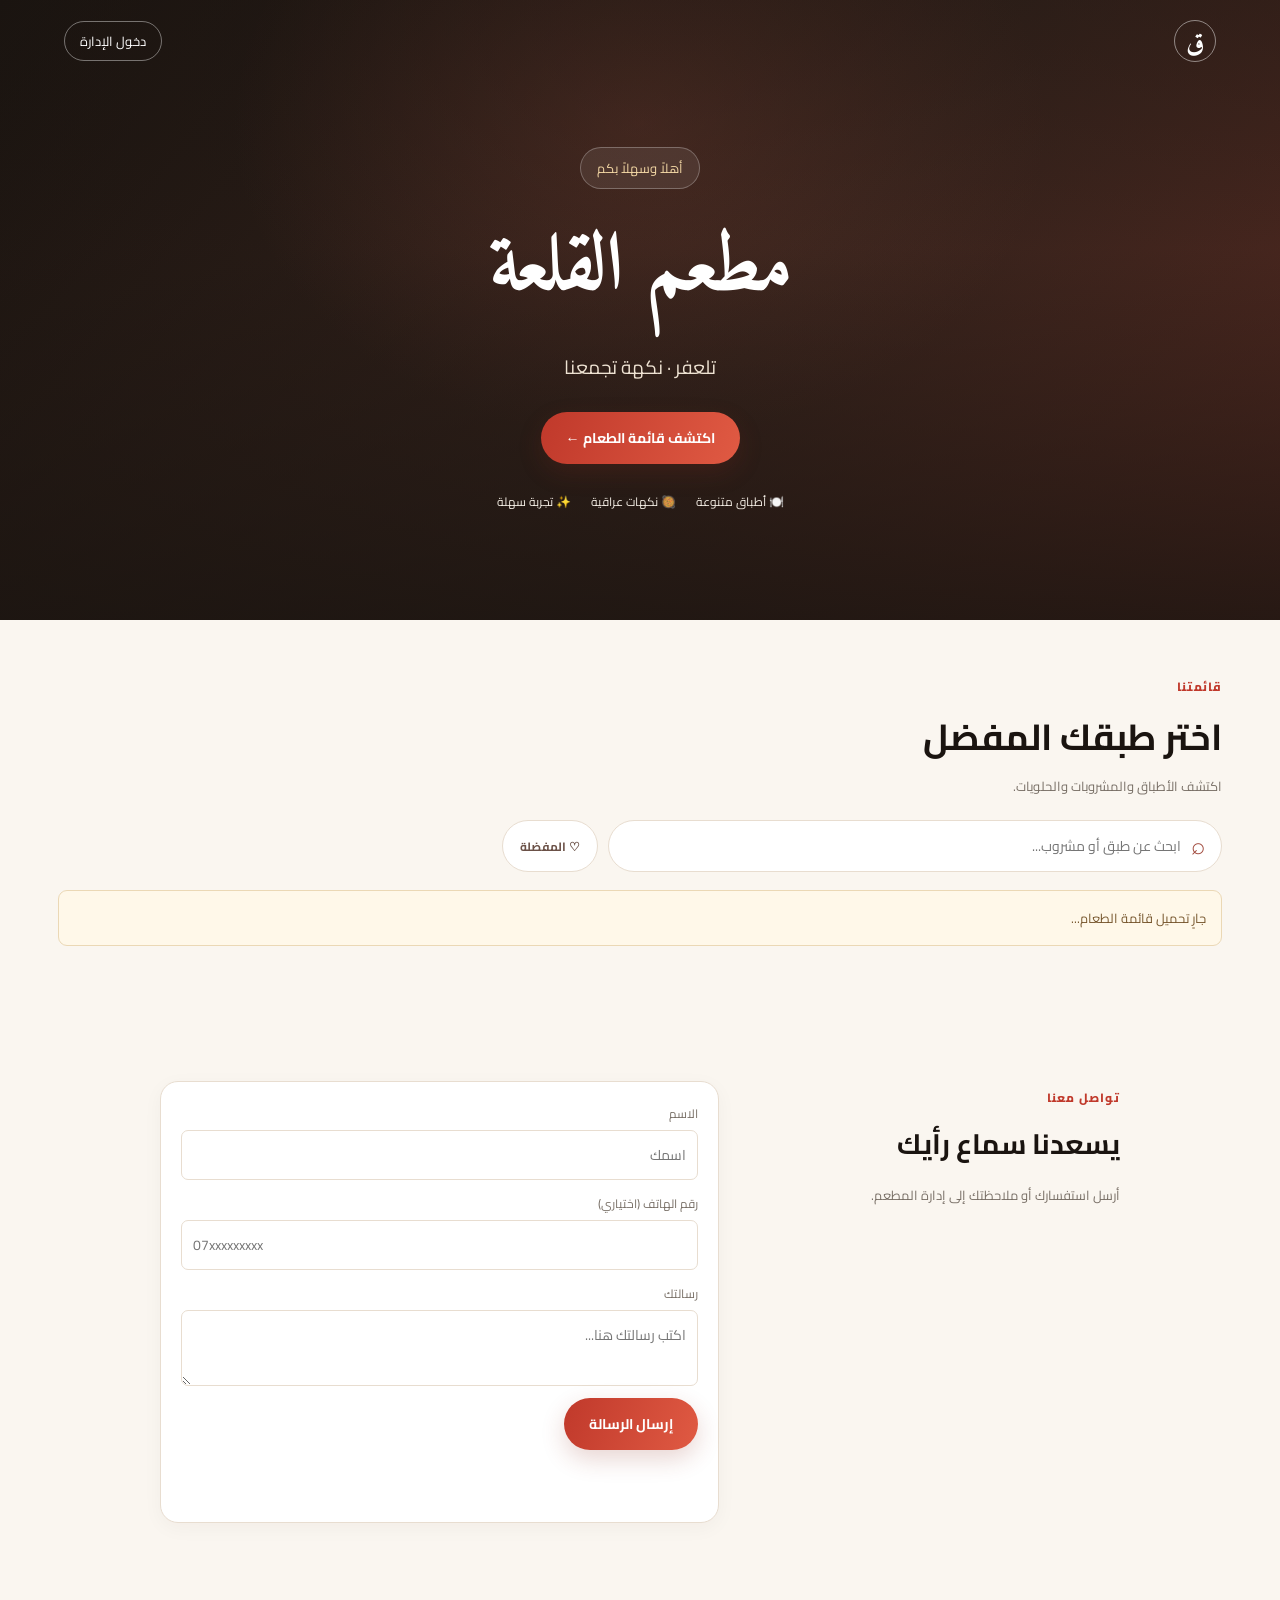
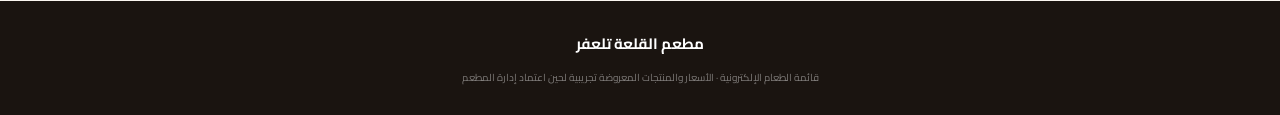
==== index.html @ d44a7dec "Restore index.html to pre-redesign version (2ffb26e)" ====
<!doctype html>
<html lang="ar" dir="rtl">
<head>
  <meta charset="utf-8">
  <meta name="viewport" content="width=device-width,initial-scale=1">
  <meta name="theme-color" content="#26352b">
  <meta name="description" content="قائمة طعام مطعم القلعة تلعفر">
  <title>مطعم القلعة تلعفر | قائمة الطعام</title>
  <link rel="preconnect" href="https://fonts.googleapis.com">
  <link rel="preconnect" href="https://fonts.gstatic.com" crossorigin>
  <link href="https://fonts.googleapis.com/css2?family=Cairo:wght@400;500;600;700;800&family=Amiri:wght@700&display=swap" rel="stylesheet">
  <link rel="stylesheet" href="styles.css">
</head>
<body>
  <header class="hero">
    <nav class="topbar"><span class="brand-mark">ق</span><a class="admin-link" href="admin.html">دخول الإدارة</a></nav>
    <div class="hero-copy">
      <span class="hero-kicker" id="welcome-text">أهلاً وسهلاً بكم</span>
      <h1>مطعم القلعة</h1>
      <p id="restaurant-description">تلعفر · نكهة تجمعنا</p>
      <a href="#menu" class="primary-btn">اكتشف قائمة الطعام <span aria-hidden="true">←</span></a>
      <div class="hero-points"><span>🍽️ أطباق متنوعة</span><span>🥘 نكهات عراقية</span><span>✨ تجربة سهلة</span></div>
    </div>
  </header>
  <main id="menu" class="page-wrap">
    <section class="intro-row">
      <div><span class="eyebrow dark">قائمتنا</span><h2>اختر طبقك المفضل</h2><p>اكتشف الأطباق والمشروبات والحلويات.</p></div>
      <div class="cart-count" id="cart-count">السلة ٠</div>
    </section>
    <div class="menu-tools">
      <label class="search-box"><span aria-hidden="true">⌕</span><input id="menu-search" type="search" placeholder="ابحث عن طبق أو مشروب..." autocomplete="off"></label>
      <button id="favorites-toggle" class="favorites-toggle" type="button" aria-pressed="false">♡ المفضلة</button>
    </div>
    <div id="notice" class="notice">جارٍ تحميل قائمة الطعام...</div>
    <div id="category-list" class="category-list" aria-label="أقسام الطعام"></div>
    <section id="product-grid" class="product-grid"></section>
    <section class="cart-panel" id="cart-panel">
      <div class="cart-panel-copy"><h3>سلة طلبك</h3><p id="cart-summary">لم تضف أي صنف بعد.</p></div>
      <button id="checkout-open" class="cart-checkout-btn" type="button">عرض السلة وإكمال الطلب</button>
      <button id="cart-clear" class="quiet-btn" type="button">إفراغ السلة</button>
    </section>
    <section id="checkout-panel" class="checkout-panel hidden">
      <div class="checkout-head"><div><span class="eyebrow dark">إتمام الطلب</span><h2>راجع طلبك</h2></div><button id="checkout-close" class="danger-btn" type="button">إغلاق</button></div>
      <div id="cart-items" class="cart-items"></div>
      <div class="checkout-total">المجموع: <strong id="checkout-total">٠ د.ع</strong></div>
      <form id="checkout-form">
        <div class="field-grid">
          <label class="field">نوع الطلب
            <select id="order-type" required>
              <option value="dine_in">تناول الطعام داخل المطعم</option>
              <option value="delivery">توصيل إلى العنوان (دليفري)</option>
              <option value="pickup">استلام من المطعم</option>
            </select>
          </label>
          <label class="field">اسم الزبون<input id="customer-name" maxlength="100" placeholder="الاسم"></label>
          <label class="field" id="table-field">رقم الطاولة
            <select id="table-id"><option value="">اختر الطاولة</option></select>
          </label>
          <label class="field" id="phone-field">رقم الهاتف<input id="customer-phone" type="tel" maxlength="30" placeholder="07xxxxxxxxx"></label>
          <label class="field hidden" id="address-field">عنوان التوصيل<input id="delivery-address" maxlength="300" placeholder="المنطقة وأقرب نقطة دالة"></label>
        </div>
        <label class="field checkout-notes">ملاحظات على الطلب<textarea id="order-notes" maxlength="500" placeholder="مثلاً: بدون بصل، أو ملاحظات أخرى"></textarea></label>
        <p id="checkout-message" class="status-msg" role="status"></p>
        <button id="checkout-submit" class="solid-btn checkout-submit" type="submit">إرسال الطلب إلى المطعم</button>
        <p id="ordering-disabled-note" class="small-note">استقبال الطلبات غير مفعّل حالياً. القائمة والأسعار تجريبية.</p>
      </form>
    </section>
  </main>
    <section id="contact" class="contact-section">
      <div class="contact-copy"><span class="eyebrow dark">تواصل معنا</span><h2>يسعدنا سماع رأيك</h2><p>أرسل استفسارك أو ملاحظتك إلى إدارة المطعم.</p></div>
      <form id="contact-form" class="contact-form">
        <label class="field">الاسم<input id="contact-name" maxlength="100" required placeholder="اسمك"></label>
        <label class="field">رقم الهاتف (اختياري)<input id="contact-phone" maxlength="40" type="tel" placeholder="07xxxxxxxxx"></label>
        <label class="field">رسالتك<textarea id="contact-message" maxlength="2000" required placeholder="اكتب رسالتك هنا..."></textarea></label>
        <button class="solid-btn" type="submit">إرسال الرسالة</button>
        <p id="contact-status" class="status-msg" role="status"></p>
      </form>
    </section>
  <footer><strong>مطعم القلعة تلعفر</strong><span id="footer-phone"></span><small>قائمة الطعام الإلكترونية · الأسعار والمنتجات المعروضة تجريبية لحين اعتماد إدارة المطعم</small></footer>
  <script type="module" src="app.js"></script>
</body>
</html>
---- styles.css ----
:root{--green:#26352b;--green2:#394b3c;--cream:#f5f1e7;--paper:#fffdf8;--clay:#bd6845;--ink:#282a24;--muted:#77796f;--line:#e8e1d4}*{box-sizing:border-box}html{scroll-behavior:smooth}body{margin:0;background:var(--cream);color:var(--ink);font-family:"Cairo",sans-serif}.hero{height:410px;position:relative;overflow:hidden;color:#fff;background:linear-gradient(120deg,#1f3028,#48503b 60%,#815b3c)}.hero:before,.hero-shade{content:"";position:absolute;inset:0;background:radial-gradient(ellipse at 78% 25%,#d6a36b55,transparent 35%),linear-gradient(90deg,#17231fbb,#17231f44)}.topbar{position:relative;z-index:1;display:flex;align-items:center;justify-content:space-between;padding:20px max(5vw,18px)}.brand-mark{width:42px;height:42px;border:1px solid #ffffff77;border-radius:50%;display:grid;place-items:center;font:700 27px Amiri,serif}.admin-link{color:#fff;text-decoration:none;font-size:13px;border:1px solid #ffffff66;border-radius:20px;padding:7px 15px}.hero-copy{position:relative;z-index:1;text-align:center;padding:45px 16px}.eyebrow{font-size:12px;letter-spacing:1px;color:#e8c89e}.hero h1{font:700 clamp(42px,8vw,66px) Amiri,serif;margin:8px 0}.hero-copy p{margin:0 0 24px;color:#eee2d2}.primary-btn,.solid-btn{display:inline-block;border:0;background:var(--clay);color:white;text-decoration:none;padding:11px 24px;border-radius:7px;font:700 14px Cairo;cursor:pointer}.page-wrap{max-width:1100px;margin:auto;padding:34px 18px 60px}.intro-row{display:flex;align-items:end;justify-content:space-between;gap:15px;margin-bottom:20px}.intro-row h2{font-size:25px;margin:3px 0}.intro-row p{font-size:13px;color:var(--muted);margin:0}.eyebrow.dark{color:var(--clay)}.cart-count{background:#e8e1d4;color:var(--green);padding:8px 14px;border-radius:30px;font-size:13px;font-weight:700;white-space:nowrap}.notice{padding:15px;background:#fff8e9;border:1px solid #ebd8b5;border-radius:9px;color:#77572e;font-size:13px;margin:18px 0}.category-list{display:flex;gap:9px;overflow:auto;padding:5px 0 18px}.category-chip{border:1px solid var(--line);background:var(--paper);color:var(--green);border-radius:25px;padding:8px 17px;white-space:nowrap;font:600 13px Cairo;cursor:pointer}.category-chip.active{background:var(--green);color:white;border-color:var(--green)}.product-grid{display:grid;grid-template-columns:repeat(auto-fill,minmax(220px,1fr));gap:15px}.product-card{background:var(--paper);border:1px solid var(--line);border-radius:12px;overflow:hidden}.product-image{height:150px;background:#e6dfd1;display:grid;place-items:center;color:#8a897e;font-size:12px;overflow:hidden}.product-image img{width:100%;height:100%;object-fit:cover}.product-body{padding:14px}.product-body h3{font-size:16px;margin:0 0 6px}.product-body p{font-size:12px;color:var(--muted);min-height:38px;margin:0 0 12px;white-space:pre-line}.spicy-badge{display:inline-block;background:#fff0e8;color:#a13e20;border:1px solid #f0c7b6;border-radius:20px;padding:3px 9px;font-size:11px;font-weight:800;margin:0 0 7px}.product-bottom{display:flex;align-items:center;justify-content:space-between}.price{font-weight:800;color:var(--green)}.add-btn{background:#e9eee7;color:var(--green);border:0;border-radius:6px;padding:7px 13px;font:700 12px Cairo;cursor:pointer}.cart-panel{display:flex;justify-content:space-between;align-items:center;gap:12px;background:var(--green);color:white;border-radius:12px;padding:17px 20px;margin-top:26px}.cart-panel h3{margin:0 0 4px;font-size:16px}.cart-panel p{margin:0;font-size:12px;color:#d8dfd7}.quiet-btn{background:transparent;color:#fff;border:1px solid #ffffff66;border-radius:6px;padding:7px 12px;font:600 12px Cairo;cursor:pointer}.footnote{text-align:center;color:var(--muted);font-size:12px;margin:18px 0}footer{text-align:center;padding:18px;background:#202d25;color:#d6d8d1;font-size:12px}.admin-page{min-height:100vh;padding:30px 16px}.admin-wrap{max-width:900px;margin:auto}.admin-head{display:flex;justify-content:space-between;align-items:center;gap:10px;margin-bottom:22px}.admin-head h1{font-size:23px;margin:0}.panel{background:var(--paper);border:1px solid var(--line);border-radius:12px;padding:20px;margin-bottom:16px}.field-grid{display:grid;grid-template-columns:repeat(2,minmax(0,1fr));gap:12px}.field{display:flex;flex-direction:column;gap:5px;font-size:12px;color:var(--muted)}input,select,textarea{width:100%;border:1px solid var(--line);border-radius:7px;background:white;padding:11px;font:14px Cairo;color:var(--ink)}input[type=file]{font-size:12px}textarea{min-height:70px;resize:vertical}.form-actions{display:flex;gap:9px;margin-top:12px;flex-wrap:wrap}.danger-btn{background:#f6e7e2;color:#9a452d;border:0;border-radius:7px;padding:8px 12px;font:600 12px Cairo;cursor:pointer}.delete-btn{background:#9a392e;color:white;border:0;border-radius:7px;padding:8px 12px;font:600 12px Cairo;cursor:pointer;margin-right:6px}.table-wrap{overflow:auto}table{width:100%;border-collapse:collapse;font-size:13px}th,td{text-align:right;padding:11px;border-bottom:1px solid var(--line);vertical-align:middle}.table-product-image{width:54px;height:44px;object-fit:cover;border-radius:6px}.image-preview{display:block;width:150px;height:110px;object-fit:cover;border-radius:8px;border:1px solid var(--line);margin-top:10px}.spicy-option{display:flex;align-items:center;gap:9px;margin-top:14px;font-size:13px;font-weight:700;color:#9a452d}.spicy-option input{width:18px;height:18px;accent-color:#a13e20}.small-note{font-size:11px;color:var(--muted);margin:10px 0 0}.solid-btn:disabled,.delete-btn:disabled,.danger-btn:disabled{opacity:.55;cursor:wait}.hidden{display:none!important}.status-msg{font-size:13px;margin:10px 0;color:var(--clay)}@media(max-width:600px){.hero{height:370px}.hero-copy{padding-top:40px}.intro-row{align-items:start;flex-direction:column}.field-grid{grid-template-columns:1fr}.cart-panel{align-items:flex-start;flex-direction:column}.product-grid{grid-template-columns:repeat(2,minmax(0,1fr));gap:9px}.product-image{height:120px}.product-body{padding:10px}.product-body h3{font-size:14px}.product-body p{font-size:11px}.product-bottom{align-items:flex-start;gap:6px;flex-direction:column}.panel{padding:14px}.admin-head h1{font-size:19px}table{font-size:11px}th,td{padding:7px}.delete-btn,.danger-btn{padding:7px 9px}}

/* Customer cart and checkout */
.product-image{height:auto;aspect-ratio:4/3;min-height:135px;background:#e9e2d6;display:flex;align-items:center;justify-content:center}
.product-image img{display:block;width:100%;height:100%;aspect-ratio:4/3;object-fit:cover;object-position:center}
.product-image.image-fallback{font-weight:700;color:#82786b}
.cart-panel{display:grid;grid-template-columns:minmax(0,1fr) auto auto;align-items:center;gap:12px;position:sticky;bottom:10px;z-index:5;box-shadow:0 8px 30px #1d2c2330}
.cart-panel-copy{min-width:0}
.cart-checkout-btn{background:#d17a4c;color:#fff;border:0;border-radius:7px;padding:10px 16px;font:700 13px Cairo;cursor:pointer}
.checkout-panel{margin-top:18px;background:var(--paper);border:1px solid var(--line);border-radius:14px;padding:20px;box-shadow:0 8px 28px #322b1d0d}
.checkout-head,.section-heading{display:flex;align-items:center;justify-content:space-between;gap:12px;margin-bottom:16px}
.checkout-head h2,.section-heading h2{margin:2px 0;font-size:20px}
.section-heading p{margin:0;color:var(--muted);font-size:12px}
.cart-items{display:grid;gap:8px;margin:12px 0}
.cart-item-row{display:grid;grid-template-columns:minmax(0,1fr) auto auto;gap:12px;align-items:center;padding:10px 0;border-bottom:1px solid var(--line)}
.cart-item-info{display:grid;gap:2px}.cart-item-info strong{font-size:13px}.cart-item-info small{font-size:11px;color:var(--muted)}
.quantity-controls{display:flex;align-items:center;gap:10px}
.quantity-controls button{width:30px;height:30px;border:1px solid var(--line);background:#f5f1e7;border-radius:7px;font-size:18px;color:var(--green);cursor:pointer}
.quantity-controls b{min-width:15px;text-align:center}
.cart-line-total{font-size:12px;color:var(--green);white-space:nowrap}
.checkout-total{display:flex;justify-content:space-between;border-top:1px solid var(--line);padding:12px 0;margin:10px 0;font-size:15px}
.checkout-total strong{color:var(--green)}
.checkout-notes{margin-top:12px}
.checkout-submit{width:100%;margin-top:12px}
.checkout-submit:disabled{opacity:.55;cursor:not-allowed}
.empty-cart{font-size:13px;color:var(--muted);padding:10px}
.status-msg{min-height:20px}
/* Admin dashboard */
.admin-page{padding:0;background:#f4f2ec}
.login-screen{min-height:100vh;display:grid;place-items:center;padding:20px}
.login-card{width:min(100%,420px);background:var(--paper);border:1px solid var(--line);border-radius:18px;padding:30px;box-shadow:0 18px 60px #26352b12;text-align:center}
.admin-brand-mark{width:58px;height:58px;border-radius:17px;background:var(--green);color:white;display:grid;place-items:center;font-size:30px;font-weight:800;margin:0 auto 12px}
.login-card h1{margin:0;font-size:25px}.login-card>p{color:var(--muted);font-size:13px}
.login-card form{text-align:right;display:grid;gap:14px;margin-top:24px}
.full-btn{width:100%}
.admin-layout{min-height:100vh;display:flex}
.admin-sidebar{width:245px;flex:0 0 245px;background:#233229;color:#f8f4e9;min-height:100vh;padding:22px 15px;display:flex;flex-direction:column;position:sticky;top:0;height:100vh}
.sidebar-brand{display:flex;align-items:center;gap:10px;padding:4px 7px 18px;border-bottom:1px solid #ffffff1c}
.sidebar-logo{width:42px;height:42px;display:grid;place-items:center;border-radius:12px;background:#c47a51;color:white;font-size:23px;font-weight:800}
.sidebar-brand strong,.sidebar-brand small{display:block}.sidebar-brand strong{font-size:16px}.sidebar-brand small{font-size:10px;color:#c5c9bd}
.sidebar-restaurant{font-size:11px;color:#d4c2a6;padding:14px 8px 18px}
.sidebar-nav{display:grid;gap:5px}
.nav-item{width:100%;border:0;background:transparent;color:#e2e6dc;border-radius:8px;padding:11px 12px;display:flex;align-items:center;gap:11px;text-align:right;font:600 13px Cairo;cursor:pointer}
.nav-item>span{width:19px;text-align:center;font-size:17px;color:#d8b58c}
.nav-item.active,.nav-item:hover{background:#ffffff17;color:#fff}
.nav-badge{margin-right:auto;background:#bd6845;color:white;border-radius:15px;min-width:24px;text-align:center;padding:1px 7px;font-size:10px}
.sidebar-logout{margin-top:auto;border:1px solid #ffffff35;background:transparent;color:#f5e7dc;border-radius:8px;padding:10px;font:600 12px Cairo;cursor:pointer}
.admin-main{min-width:0;flex:1;padding:26px clamp(14px,3vw,38px) 50px}
.admin-topbar{display:flex;justify-content:space-between;align-items:center;gap:12px;margin-bottom:23px}
.admin-topbar h1{font-size:25px;margin:2px 0}
.view-site-link{color:var(--green);text-decoration:none;border:1px solid #cfc8ba;border-radius:8px;padding:8px 13px;font-size:12px;font-weight:700;white-space:nowrap}
.admin-page-section{max-width:1200px;margin:auto}
.stats-grid{display:grid;grid-template-columns:repeat(4,minmax(0,1fr));gap:13px;margin-bottom:16px}
.stat-card{background:var(--paper);border:1px solid var(--line);border-radius:12px;padding:17px;min-width:0}
.stat-card span{display:block;color:var(--muted);font-size:11px;margin-bottom:9px}
.stat-card strong{display:block;color:var(--green);font-size:22px;overflow-wrap:anywhere}
.admin-main .panel{padding:20px;margin-bottom:15px}
.admin-main .panel h2{font-size:17px;margin:0 0 6px}
.outline-btn{border:1px solid #d6cebf;background:#fffdf8;color:var(--green);border-radius:7px;padding:8px 12px;font:700 11px Cairo;cursor:pointer;white-space:nowrap}
.count-pill{border-radius:20px;background:#e9eee7;color:var(--green);padding:5px 10px;font-size:11px;font-weight:700}
.field-spaced{margin-top:13px}
.action-cell{white-space:nowrap}
.small-action{padding:6px 8px!important;margin:2px;font-size:10px!important}
.order-card{border:1px solid var(--line);background:#fffefa;border-radius:10px;padding:14px;margin:10px 0}
.order-card-head,.order-card-foot{display:flex;align-items:center;justify-content:space-between;gap:12px}
.order-card-head strong{font-size:14px;color:var(--green)}
.order-card-head small{font-size:10px;color:var(--muted)}
.order-meta{font-size:11px;color:var(--muted);line-height:1.8;margin:8px 0}
.order-lines{padding-right:18px;margin:8px 0;font-size:12px;line-height:1.9}
.order-note{font-size:11px;color:#9b5838;margin:5px 0}
.order-card-foot{border-top:1px solid var(--line);padding-top:10px;margin-top:10px}
.order-card-foot>strong{color:var(--green);font-size:14px}
.status-select{width:auto;min-width:130px;padding:7px;font-size:11px}
.empty-state{text-align:center;padding:45px 20px!important}
.empty-state p{max-width:540px;margin:8px auto;color:var(--muted);font-size:12px;line-height:2}
.empty-state-icon{font-size:34px;color:var(--clay)}
.ordering-setting{display:flex;justify-content:space-between;align-items:center;gap:15px;border:1px solid var(--line);background:#faf8f1;border-radius:10px;padding:14px;margin:18px 0}
.ordering-setting strong{font-size:13px}.ordering-setting p{font-size:11px;color:var(--muted);margin:3px 0 0}
.warning-note{background:#fff4e8;border:1px solid #edd6b9;color:#81532d;padding:10px;border-radius:8px;font-size:11px;line-height:1.8}
.switch{position:relative;width:48px;height:27px;flex:0 0 auto}
.switch input{opacity:0;width:0;height:0}
.switch span{position:absolute;inset:0;background:#c9c5ba;border-radius:30px;cursor:pointer;transition:.2s}
.switch span:before{content:"";position:absolute;width:19px;height:19px;right:4px;top:4px;background:white;border-radius:50%;transition:.2s}
.switch input:checked+span{background:#567b55}
.switch input:checked+span:before{transform:translateX(-21px)}
.password-panel{max-width:600px}
@media(max-width:850px){
 .admin-layout{display:block}
 .admin-sidebar{width:100%;height:auto;min-height:0;position:relative;padding:12px}
 .sidebar-brand{padding:2px 5px 10px}.sidebar-restaurant{padding:8px 5px}
 .sidebar-nav{display:flex;overflow-x:auto;gap:5px;padding-bottom:4px}
 .nav-item{width:auto;flex:0 0 auto;white-space:nowrap;padding:8px 10px;font-size:11px}
 .nav-item>span{display:none}.nav-badge{margin-right:0}
 .sidebar-logout{position:absolute;left:14px;top:13px;margin:0;padding:6px 9px;font-size:10px}
 .admin-main{padding:18px 13px 35px}
 .stats-grid{grid-template-columns:repeat(2,minmax(0,1fr))}
}
@media(max-width:600px){
 .cart-panel{grid-template-columns:1fr 1fr;position:sticky;bottom:6px;padding:12px}
 .cart-panel-copy{grid-column:1/-1}
 .cart-checkout-btn{grid-column:1}
 .cart-panel .quiet-btn{grid-column:2}
 .checkout-panel{padding:14px}
 .cart-item-row{grid-template-columns:minmax(0,1fr) auto}
 .cart-line-total{grid-column:1/-1;text-align:left}
 .product-image{min-height:115px}
 .admin-topbar h1{font-size:21px}
 .admin-main .panel{padding:14px}
 .section-heading{align-items:flex-start}
 .section-heading h2{font-size:15px}
 .order-card-head{align-items:flex-start;flex-direction:column;gap:2px}
 .status-select{min-width:110px}
 .login-card{padding:23px}
}

/* Warm restaurant theme inspired by the reference experience */
:root{--green:#1a1410;--green2:#2c2520;--cream:#faf6f0;--paper:#fff;--clay:#c0392b;--ink:#1a1410;--muted:#786f66;--line:#e8ddd0}
body{background:#faf6f0;color:#1a1410}
.hero{height:min(620px,82vh);min-height:430px;background-color:#1a1410;background-image:radial-gradient(ellipse at 50% 20%,#8f493a55,transparent 45%),linear-gradient(130deg,#1a1410,#38241d 58%,#5a2b22)}
.hero:before{background:linear-gradient(180deg,#1a141066 0%,#1a141022 40%,#1a1410cc 100%)}
.hero-copy{padding:65px 16px 75px;max-width:780px;margin:auto}
.hero-kicker{display:inline-flex;border:1px solid #ffffff44;background:#ffffff14;border-radius:99px;padding:8px 16px;color:#f4d8a5;font-size:13px}
.hero h1{font-size:clamp(48px,9vw,82px);letter-spacing:-1px}
.hero-copy p{font-size:clamp(15px,2vw,19px);max-width:570px;margin:0 auto 27px;line-height:1.9}
.primary-btn,.solid-btn{background:linear-gradient(110deg,#c0392b,#e05a43);border-radius:999px;padding:13px 25px;box-shadow:0 9px 25px #8e2b1f33}
.hero-points{display:flex;justify-content:center;gap:10px 20px;flex-wrap:wrap;margin-top:26px;color:#f4eee5;font-size:12px}
.page-wrap{max-width:1200px;padding-top:50px}
.intro-row{align-items:center;margin-bottom:22px}
.intro-row h2{font-size:clamp(25px,4vw,36px);color:#1a1410}
.eyebrow.dark{color:#c0392b;font-weight:800}
.menu-tools{display:flex;gap:10px;max-width:720px;margin:0 0 18px}
.search-box{display:flex;align-items:center;gap:10px;flex:1;background:#fff;border:1px solid #e8ddd0;border-radius:999px;padding:0 16px;color:#a14a3d}
.search-box>span{font-size:24px;line-height:1}
.search-box input{border:0!important;outline:0!important;box-shadow:none!important;padding:12px 0;background:transparent;min-width:0}
.favorites-toggle{border:1px solid #e8ddd0;background:#fff;color:#6b5147;border-radius:999px;padding:0 17px;font:700 12px Cairo;white-space:nowrap}
.favorites-toggle.active{background:#fff0ed;color:#c0392b;border-color:#e8b4aa}
.category-list{gap:8px;padding:5px 0 22px;scrollbar-width:none}
.category-chip{border:1px solid #e8ddd0;background:#fff;color:#49372f;padding:9px 18px;border-radius:999px}
.category-chip.active{background:#c0392b;border-color:#c0392b;box-shadow:0 5px 15px #c0392b2b}
.product-grid{grid-template-columns:repeat(auto-fill,minmax(230px,1fr));gap:18px}
.product-card{border:1px solid #eee4d9;border-radius:17px;box-shadow:0 4px 18px #3b21100a;transition:transform .2s,box-shadow .2s}
.product-card:hover{transform:translateY(-3px);box-shadow:0 12px 28px #3b211018}
.product-image{aspect-ratio:5/4;min-height:150px;background:#f5f0e8}
.product-body{padding:15px}
.product-title-row{display:flex;align-items:flex-start;justify-content:space-between;gap:8px}
.product-title-row h3{font-size:16px;line-height:1.6}
.favorite-btn{border:0;background:#f8f1ed;color:#9b7668;border-radius:50%;width:32px;height:32px;flex:0 0 32px;font-size:19px;cursor:pointer}
.favorite-btn.is-favorite{background:#fff0ed;color:#c0392b}
.product-body p{font-size:12px;line-height:1.9;min-height:44px}
.price{color:#a52e25;font-size:15px}
.add-btn{background:#f9e9e5;color:#a52e25;border-radius:999px;padding:8px 15px}
.cart-panel{display:none}
.cart-panel.cart-panel-visible{display:grid;position:fixed;bottom:12px;left:12px;right:12px;max-width:900px;margin:0 auto;border-radius:16px;padding:14px 18px;background:#1a1410;box-shadow:0 12px 38px #1a141066;z-index:30}
.cart-checkout-btn{background:linear-gradient(110deg,#c0392b,#e05a43);border-radius:999px;padding:11px 18px}
.checkout-panel{border-radius:18px;border-color:#e8ddd0}
footer{display:flex;flex-direction:column;gap:5px;padding:28px 16px;background:#1a1410}
footer strong{font-size:15px;color:#fff}
footer span{font-size:12px;color:#e4c9b8}
footer small{font-size:10px;color:#ffffff70}
.category-manager-panel{margin-top:16px}
.category-form{display:flex;gap:9px;margin:12px 0}
.category-form input{flex:1;min-width:0}
.category-form .solid-btn{white-space:nowrap}
.category-rows{display:grid;gap:7px}
.category-row{display:flex;align-items:center;gap:12px;border:1px solid var(--line);border-radius:9px;padding:9px 12px;background:#fff}
.category-row strong{flex:1;font-size:12px}
.category-row span{font-size:11px;color:var(--muted)}
@media(max-width:600px){
 .hero{height:450px;min-height:0}
 .hero-copy{padding:54px 16px}
 .hero-points{gap:8px 12px}
 .menu-tools{gap:7px}
 .search-box{padding:0 12px}
 .favorites-toggle{padding:0 12px}
 .product-grid{grid-template-columns:repeat(2,minmax(0,1fr));gap:10px}
 .product-image{min-height:110px}
 .product-body{padding:10px}
 .product-title-row h3{font-size:13px}
 .product-body p{font-size:10px;min-height:54px}
 .product-bottom{align-items:center;flex-direction:row}
 .price{font-size:12px}
 .add-btn{padding:7px 9px;font-size:10px}
 .cart-panel.cart-panel-visible{grid-template-columns:1fr auto;bottom:8px;left:8px;right:8px;padding:10px 12px}
 .cart-panel-copy{grid-column:auto}
 .cart-checkout-btn{grid-column:auto}
 .cart-panel .quiet-btn{display:none}
 .category-form{flex-direction:column}
 .category-row{gap:7px}
}


.image-fallback{display:flex;align-items:center;justify-content:center;font-size:38px;color:#b9a99b;background:linear-gradient(135deg,#f7f0e8,#e9ddd0)}
.category-manager-panel{margin-top:18px}


.contact-section{max-width:1000px;margin:0 auto 48px;padding:30px 20px;display:grid;grid-template-columns:minmax(0,.8fr) minmax(0,1.2fr);gap:28px;align-items:start}
.contact-copy h2{font-size:28px;margin:7px 0;color:#1a1410}
.contact-copy p{font-size:13px;color:#786f66;line-height:1.9}
.contact-form{background:#fff;border:1px solid #e8ddd0;border-radius:18px;padding:20px;display:grid;gap:12px;box-shadow:0 5px 20px #3b21100a}
.contact-form .solid-btn{justify-self:start}
.messages-list{display:grid;gap:10px}
.message-card{border:1px solid #e8ddd0;background:#fff;border-radius:12px;padding:14px}
.message-card.unread{border-right:4px solid #c0392b;background:#fffaf8}
.message-head{display:flex;justify-content:space-between;gap:12px;align-items:center}
.message-head strong{font-size:14px}
.message-head small,.message-phone{font-size:10px;color:#786f66}
.message-body{font-size:13px;line-height:1.9;white-space:pre-wrap;overflow-wrap:anywhere;margin:8px 0}
.message-actions{display:flex;gap:7px;justify-content:flex-start}
@media(max-width:700px){.contact-section{grid-template-columns:1fr;padding:24px 14px;gap:12px}.contact-copy h2{font-size:23px}.contact-form{padding:14px}.message-head{align-items:flex-start;flex-direction:column;gap:2px}}


/* Customer header actions and cart drawer */
.top-actions{display:flex;align-items:center;gap:9px}
.header-icon-btn{min-width:44px;height:42px;padding:0 12px;border:1px solid #ffffff66;border-radius:12px;background:#ffffff18;color:#fff;font:700 17px Cairo;cursor:pointer;position:relative}
.header-icon-btn b{display:inline-grid;place-items:center;min-width:19px;height:19px;padding:0 4px;margin-right:3px;border-radius:20px;background:var(--clay);font-size:10px}
.menu-toggle{font-size:22px;line-height:1}
.site-menu-wrap{position:relative}
.site-menu{position:absolute;left:0;top:50px;z-index:30;min-width:160px;padding:7px;background:#fffdf8;border:1px solid var(--line);border-radius:11px;box-shadow:0 12px 35px #0003}
.site-menu a{display:block;padding:10px 12px;color:var(--green);text-decoration:none;font-size:13px;font-weight:800;border-radius:7px}
.site-menu a:hover{background:#f1eadf}
.cart-overlay{position:fixed;inset:0;z-index:100;background:#101810a8;display:flex;align-items:center;justify-content:center;padding:14px;overflow:auto}
.cart-sheet{width:min(100%,620px);max-height:min(92vh,900px);overflow:auto;background:var(--paper);border-radius:18px;padding:20px;box-shadow:0 25px 80px #0005;animation:cartPop .18s ease-out}
@keyframes cartPop{from{opacity:0;transform:translateY(12px) scale(.985)}to{opacity:1;transform:translateY(0) scale(1)}}
.drawer-open{overflow:hidden}
.cart-sheet-brand{display:grid;justify-items:center;gap:5px;padding:4px 0 15px;border-bottom:1px solid var(--line);margin-bottom:14px;color:var(--green)}
.cart-sheet-brand .brand-mark{width:54px;height:54px;background:var(--green);border:0;color:white;overflow:hidden}
.cart-sheet-brand .brand-mark img{width:100%;height:100%;object-fit:contain}
.cart-sheet-brand strong{font-size:17px}
.cart-sheet-brand small{font-size:11px;color:var(--muted)}
.cart-head-actions{display:flex;align-items:center;gap:7px}
.cart-head-actions .quiet-btn{color:var(--green);border-color:var(--line)}
.cart-item-row{grid-template-columns:58px minmax(0,1fr) auto auto}
.cart-item-thumb{width:58px;height:58px;border-radius:9px;background:#eee7da;display:grid;place-items:center;overflow:hidden;font-size:22px}
.cart-item-thumb img{width:100%;height:100%;object-fit:cover}
.checkout-head p{font-size:12px;color:var(--muted);margin:2px 0}
.table-services-section{max-width:1064px;margin:0 auto 32px;padding:24px 20px;background:var(--paper);border:1px solid var(--line);border-radius:15px;display:grid;grid-template-columns:minmax(0,1fr) minmax(280px,1fr);gap:22px;align-items:center}
.table-services-section h2{font-size:23px;margin:4px 0}
.table-services-section p{font-size:12px;color:var(--muted);margin:4px 0}
.service-request-box{display:grid;gap:12px}
.service-actions{display:grid;grid-template-columns:repeat(3,minmax(0,1fr));gap:8px}
.service-btn{border:1px solid #d9dfd4;background:#edf1e9;color:var(--green);border-radius:9px;padding:12px 6px;font:800 12px Cairo;cursor:pointer}
.service-btn:disabled{opacity:.55}
.site-footer{padding:25px max(18px,5vw);text-align:center}
.footer-brand{display:flex;align-items:center;justify-content:center;gap:10px;font-size:17px;margin-bottom:17px}
.footer-brand .brand-mark{border-color:#ffffff55}
.footer-details{max-width:900px;margin:0 auto 17px;display:grid;grid-template-columns:repeat(4,minmax(0,1fr));gap:9px}
.footer-detail{min-width:0;display:flex;align-items:center;justify-content:center;gap:7px;flex-wrap:wrap;padding:11px 9px;border:1px solid #ffffff24;border-radius:9px;background:#ffffff0b}
.footer-detail b{color:#d8b88e;font-size:11px}
.footer-detail span,.footer-detail a{font-size:12px;color:#f4f0e8;overflow-wrap:anywhere}
.footer-detail a{text-decoration:underline}
.site-footer>small{display:block;color:#c5c9bd;margin-top:12px}
@media(max-width:650px){
 .topbar{padding:14px 16px}
 .header-icon-btn{height:40px;min-width:42px;padding:0 9px}
 .cart-sheet{padding:15px;border-radius:15px}
 .cart-item-row{grid-template-columns:48px minmax(0,1fr) auto;gap:8px}
 .cart-item-thumb{width:48px;height:48px}
 .cart-line-total{grid-column:2/4;text-align:left}
 .table-services-section{margin:0 14px 24px;padding:17px;grid-template-columns:1fr;gap:13px}
 .service-actions{grid-template-columns:1fr}
 .service-btn{padding:10px}
 .footer-details{grid-template-columns:repeat(2,minmax(0,1fr))}
 .footer-detail{flex-direction:row;flex-wrap:nowrap;gap:5px;justify-content:flex-start}.footer-detail b{white-space:nowrap}.footer-detail span,.footer-detail a{text-align:right;min-width:0}
 .cart-head-actions{flex-direction:column;align-items:stretch}
}
@media(max-width:380px){.footer-details{grid-template-columns:1fr}.cart-head-actions .quiet-btn,.cart-head-actions .danger-btn{padding:6px 8px;font-size:10px}}

.intro-row > .cart-count{display:none}
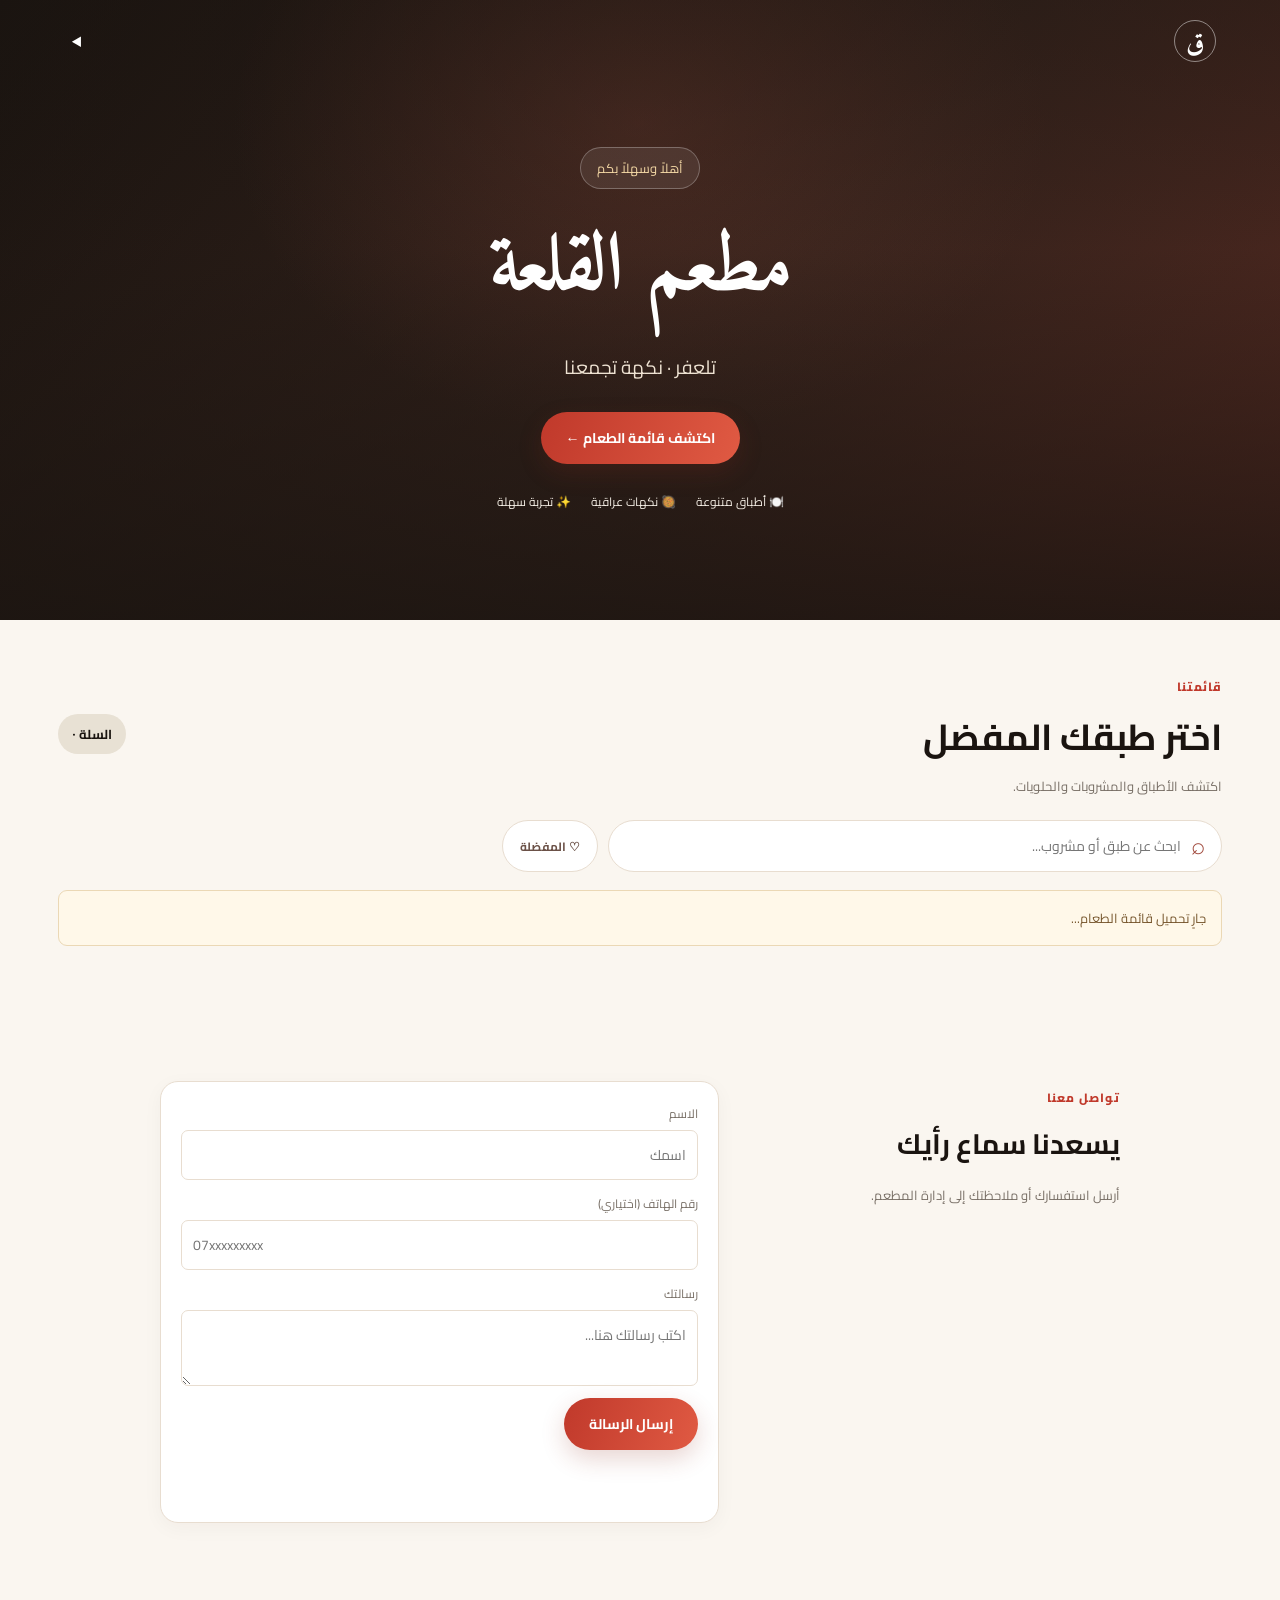
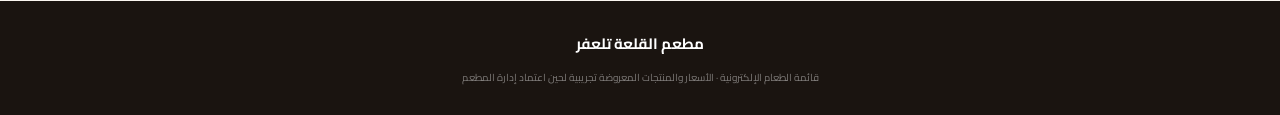
==== commit a8c8d9d7: "Replace admin link with hamburger menu" ====
--- a/index.html
+++ b/index.html
@@ -13,7 +13,17 @@
 </head>
 <body>
   <header class="hero">
-    <nav class="topbar"><span class="brand-mark">ق</span><a class="admin-link" href="admin.html">دخول الإدارة</a></nav>
+    <nav class="topbar">
+      <span class="brand-mark">ق</span>
+      <details class="menu-dropdown">
+        <summary class="menu-toggle" aria-label="فتح القائمة" title="القائمة">
+          <span></span><span></span><span></span>
+        </summary>
+        <div class="menu-dropdown-panel">
+          <a href="admin.html">لوحة التحكم</a>
+        </div>
+      </details>
+    </nav>
     <div class="hero-copy">
       <span class="hero-kicker" id="welcome-text">أهلاً وسهلاً بكم</span>
       <h1>مطعم القلعة</h1>
--- a/styles.css
+++ b/styles.css
@@ -207,62 +207,3 @@
 .message-body{font-size:13px;line-height:1.9;white-space:pre-wrap;overflow-wrap:anywhere;margin:8px 0}
 .message-actions{display:flex;gap:7px;justify-content:flex-start}
 @media(max-width:700px){.contact-section{grid-template-columns:1fr;padding:24px 14px;gap:12px}.contact-copy h2{font-size:23px}.contact-form{padding:14px}.message-head{align-items:flex-start;flex-direction:column;gap:2px}}
-
-
-/* Customer header actions and cart drawer */
-.top-actions{display:flex;align-items:center;gap:9px}
-.header-icon-btn{min-width:44px;height:42px;padding:0 12px;border:1px solid #ffffff66;border-radius:12px;background:#ffffff18;color:#fff;font:700 17px Cairo;cursor:pointer;position:relative}
-.header-icon-btn b{display:inline-grid;place-items:center;min-width:19px;height:19px;padding:0 4px;margin-right:3px;border-radius:20px;background:var(--clay);font-size:10px}
-.menu-toggle{font-size:22px;line-height:1}
-.site-menu-wrap{position:relative}
-.site-menu{position:absolute;left:0;top:50px;z-index:30;min-width:160px;padding:7px;background:#fffdf8;border:1px solid var(--line);border-radius:11px;box-shadow:0 12px 35px #0003}
-.site-menu a{display:block;padding:10px 12px;color:var(--green);text-decoration:none;font-size:13px;font-weight:800;border-radius:7px}
-.site-menu a:hover{background:#f1eadf}
-.cart-overlay{position:fixed;inset:0;z-index:100;background:#101810a8;display:flex;align-items:center;justify-content:center;padding:14px;overflow:auto}
-.cart-sheet{width:min(100%,620px);max-height:min(92vh,900px);overflow:auto;background:var(--paper);border-radius:18px;padding:20px;box-shadow:0 25px 80px #0005;animation:cartPop .18s ease-out}
-@keyframes cartPop{from{opacity:0;transform:translateY(12px) scale(.985)}to{opacity:1;transform:translateY(0) scale(1)}}
-.drawer-open{overflow:hidden}
-.cart-sheet-brand{display:grid;justify-items:center;gap:5px;padding:4px 0 15px;border-bottom:1px solid var(--line);margin-bottom:14px;color:var(--green)}
-.cart-sheet-brand .brand-mark{width:54px;height:54px;background:var(--green);border:0;color:white;overflow:hidden}
-.cart-sheet-brand .brand-mark img{width:100%;height:100%;object-fit:contain}
-.cart-sheet-brand strong{font-size:17px}
-.cart-sheet-brand small{font-size:11px;color:var(--muted)}
-.cart-head-actions{display:flex;align-items:center;gap:7px}
-.cart-head-actions .quiet-btn{color:var(--green);border-color:var(--line)}
-.cart-item-row{grid-template-columns:58px minmax(0,1fr) auto auto}
-.cart-item-thumb{width:58px;height:58px;border-radius:9px;background:#eee7da;display:grid;place-items:center;overflow:hidden;font-size:22px}
-.cart-item-thumb img{width:100%;height:100%;object-fit:cover}
-.checkout-head p{font-size:12px;color:var(--muted);margin:2px 0}
-.table-services-section{max-width:1064px;margin:0 auto 32px;padding:24px 20px;background:var(--paper);border:1px solid var(--line);border-radius:15px;display:grid;grid-template-columns:minmax(0,1fr) minmax(280px,1fr);gap:22px;align-items:center}
-.table-services-section h2{font-size:23px;margin:4px 0}
-.table-services-section p{font-size:12px;color:var(--muted);margin:4px 0}
-.service-request-box{display:grid;gap:12px}
-.service-actions{display:grid;grid-template-columns:repeat(3,minmax(0,1fr));gap:8px}
-.service-btn{border:1px solid #d9dfd4;background:#edf1e9;color:var(--green);border-radius:9px;padding:12px 6px;font:800 12px Cairo;cursor:pointer}
-.service-btn:disabled{opacity:.55}
-.site-footer{padding:25px max(18px,5vw);text-align:center}
-.footer-brand{display:flex;align-items:center;justify-content:center;gap:10px;font-size:17px;margin-bottom:17px}
-.footer-brand .brand-mark{border-color:#ffffff55}
-.footer-details{max-width:900px;margin:0 auto 17px;display:grid;grid-template-columns:repeat(4,minmax(0,1fr));gap:9px}
-.footer-detail{min-width:0;display:flex;align-items:center;justify-content:center;gap:7px;flex-wrap:wrap;padding:11px 9px;border:1px solid #ffffff24;border-radius:9px;background:#ffffff0b}
-.footer-detail b{color:#d8b88e;font-size:11px}
-.footer-detail span,.footer-detail a{font-size:12px;color:#f4f0e8;overflow-wrap:anywhere}
-.footer-detail a{text-decoration:underline}
-.site-footer>small{display:block;color:#c5c9bd;margin-top:12px}
-@media(max-width:650px){
- .topbar{padding:14px 16px}
- .header-icon-btn{height:40px;min-width:42px;padding:0 9px}
- .cart-sheet{padding:15px;border-radius:15px}
- .cart-item-row{grid-template-columns:48px minmax(0,1fr) auto;gap:8px}
- .cart-item-thumb{width:48px;height:48px}
- .cart-line-total{grid-column:2/4;text-align:left}
- .table-services-section{margin:0 14px 24px;padding:17px;grid-template-columns:1fr;gap:13px}
- .service-actions{grid-template-columns:1fr}
- .service-btn{padding:10px}
- .footer-details{grid-template-columns:repeat(2,minmax(0,1fr))}
- .footer-detail{flex-direction:row;flex-wrap:nowrap;gap:5px;justify-content:flex-start}.footer-detail b{white-space:nowrap}.footer-detail span,.footer-detail a{text-align:right;min-width:0}
- .cart-head-actions{flex-direction:column;align-items:stretch}
-}
-@media(max-width:380px){.footer-details{grid-template-columns:1fr}.cart-head-actions .quiet-btn,.cart-head-actions .danger-btn{padding:6px 8px;font-size:10px}}
-
-.intro-row > .cart-count{display:none}
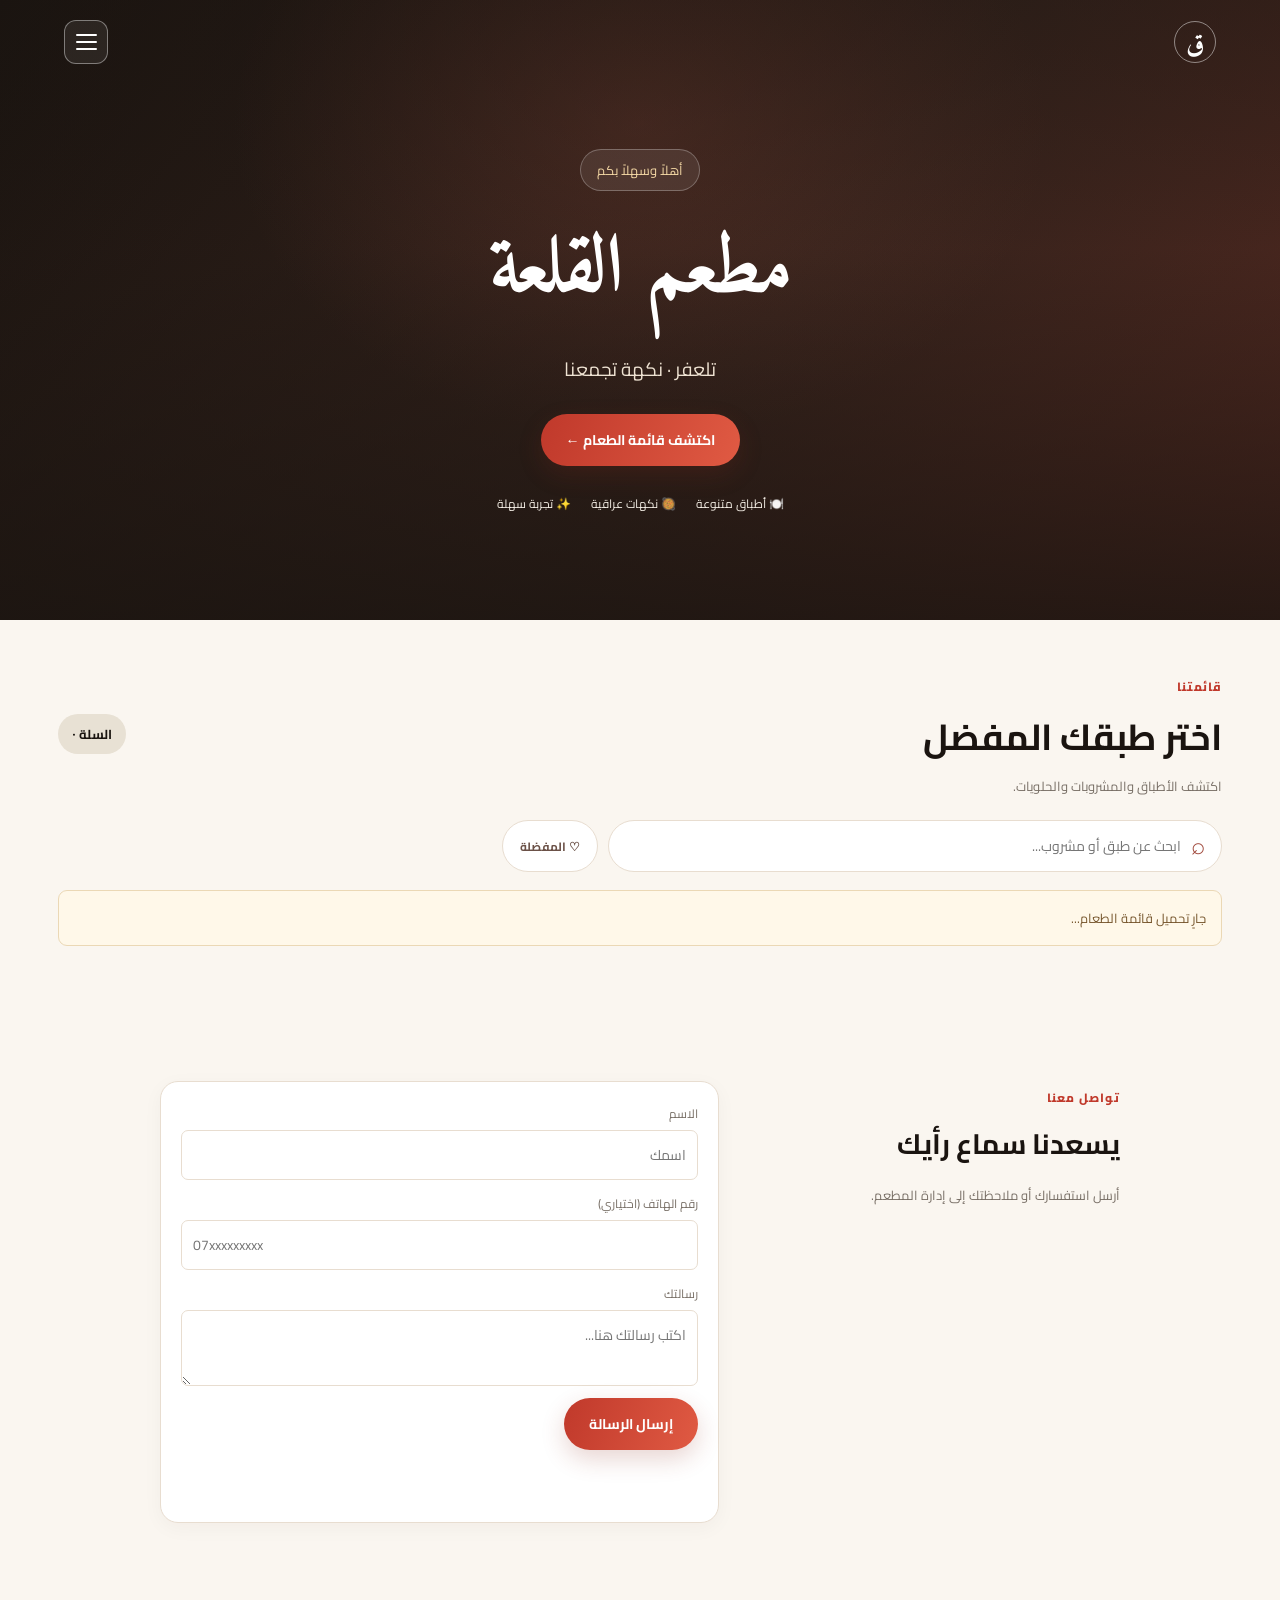
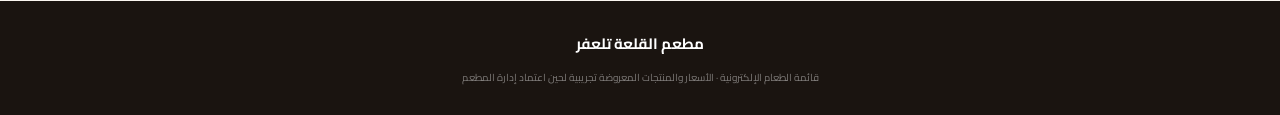
==== commit c83b9fda: "Use absolute GitHub Pages URL for admin dashboard" ====
--- a/index.html
+++ b/index.html
@@ -20,7 +20,7 @@
           <span></span><span></span><span></span>
         </summary>
         <div class="menu-dropdown-panel">
-          <a href="admin.html">لوحة التحكم</a>
+          <a href="https://mohammad1194629.github.io/RestroCloud/admin.html">لوحة التحكم</a>
         </div>
       </details>
     </nav>
--- a/styles.css
+++ b/styles.css
@@ -207,3 +207,14 @@
 .message-body{font-size:13px;line-height:1.9;white-space:pre-wrap;overflow-wrap:anywhere;margin:8px 0}
 .message-actions{display:flex;gap:7px;justify-content:flex-start}
 @media(max-width:700px){.contact-section{grid-template-columns:1fr;padding:24px 14px;gap:12px}.contact-copy h2{font-size:23px}.contact-form{padding:14px}.message-head{align-items:flex-start;flex-direction:column;gap:2px}}
+
+
+/* Customer header hamburger menu */
+.menu-dropdown{position:relative;z-index:20}
+.menu-toggle{width:44px;height:44px;display:flex;flex-direction:column;align-items:center;justify-content:center;gap:5px;border:1px solid #ffffff66;border-radius:12px;background:#ffffff12;cursor:pointer;list-style:none}
+.menu-toggle::-webkit-details-marker{display:none}
+.menu-toggle::marker{content:""}
+.menu-toggle span{display:block;width:21px;height:2px;border-radius:2px;background:#fff}
+.menu-dropdown-panel{position:absolute;top:calc(100% + 9px);left:0;min-width:155px;padding:7px;background:#fff;border:1px solid #eee4d9;border-radius:12px;box-shadow:0 10px 28px #0003}
+.menu-dropdown-panel a{display:block;padding:10px 12px;border-radius:8px;color:#1a1410;text-decoration:none;font-size:13px;font-weight:700;white-space:nowrap}
+.menu-dropdown-panel a:hover,.menu-dropdown-panel a:focus{background:#f8eee9;color:#c0392b}
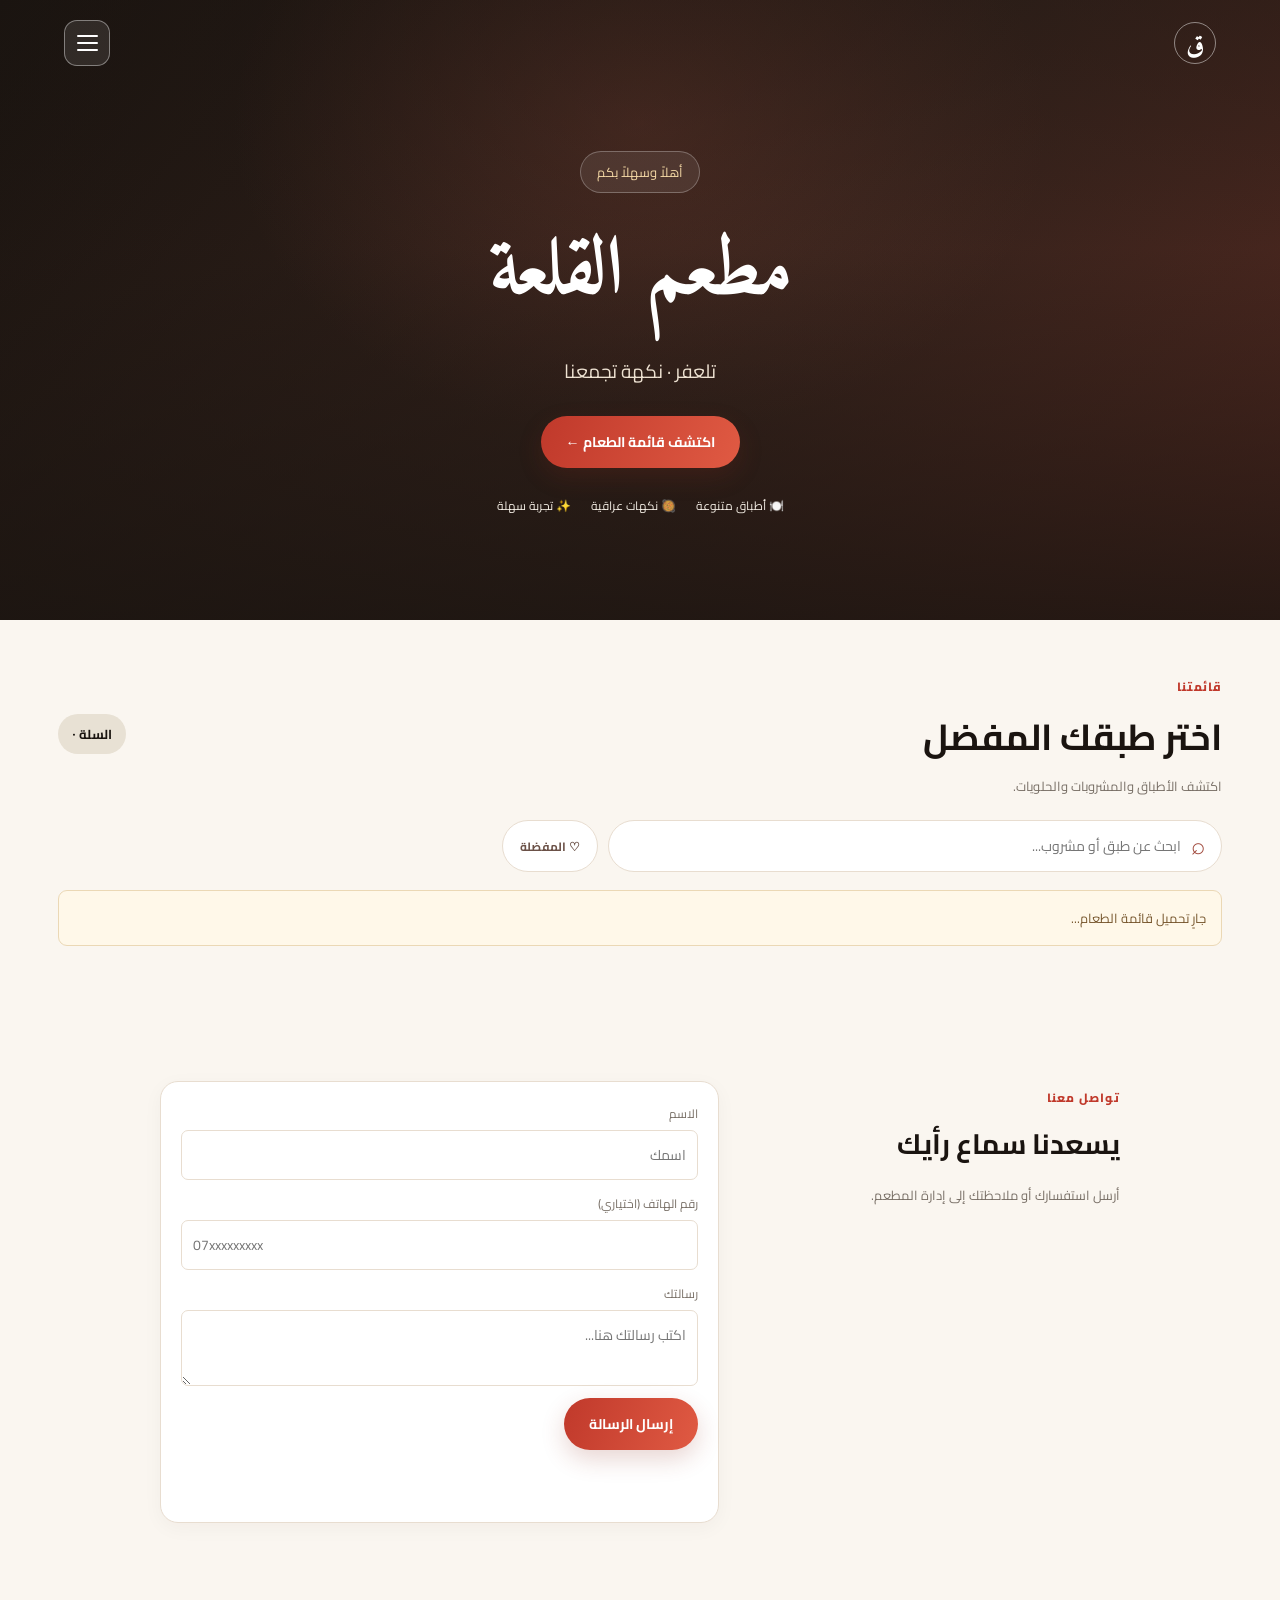
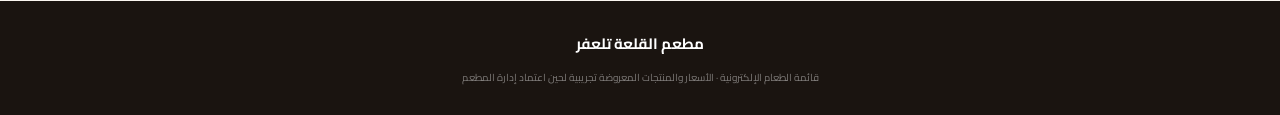
==== commit 423b2d8d: "Fix admin dashboard relative navigation" ====
--- a/index.html
+++ b/index.html
@@ -20,7 +20,7 @@
           <span></span><span></span><span></span>
         </summary>
         <div class="menu-dropdown-panel">
-          <a href="https://mohammad1194629.github.io/RestroCloud/admin.html">لوحة التحكم</a>
+          <a href="./admin.html" aria-label="فتح لوحة تحكم المطعم">لوحة التحكم</a>
         </div>
       </details>
     </nav>
--- a/styles.css
+++ b/styles.css
@@ -210,11 +210,13 @@
 
 
 /* Customer header hamburger menu */
-.menu-dropdown{position:relative;z-index:20}
-.menu-toggle{width:44px;height:44px;display:flex;flex-direction:column;align-items:center;justify-content:center;gap:5px;border:1px solid #ffffff66;border-radius:12px;background:#ffffff12;cursor:pointer;list-style:none}
+.menu-dropdown{position:relative;z-index:9999}
+.menu-toggle{width:46px;height:46px;display:flex;flex-direction:column;align-items:center;justify-content:center;gap:5px;border:1px solid #ffffff66;border-radius:13px;background:#ffffff18;cursor:pointer;list-style:none;position:relative;z-index:10000}
 .menu-toggle::-webkit-details-marker{display:none}
 .menu-toggle::marker{content:""}
-.menu-toggle span{display:block;width:21px;height:2px;border-radius:2px;background:#fff}
-.menu-dropdown-panel{position:absolute;top:calc(100% + 9px);left:0;min-width:155px;padding:7px;background:#fff;border:1px solid #eee4d9;border-radius:12px;box-shadow:0 10px 28px #0003}
-.menu-dropdown-panel a{display:block;padding:10px 12px;border-radius:8px;color:#1a1410;text-decoration:none;font-size:13px;font-weight:700;white-space:nowrap}
-.menu-dropdown-panel a:hover,.menu-dropdown-panel a:focus{background:#f8eee9;color:#c0392b}
+.menu-toggle span{display:block;width:21px;height:2px;border-radius:2px;background:#fff;pointer-events:none}
+.menu-dropdown-panel{position:fixed;top:78px;left:18px;right:auto;z-index:10001;min-width:190px;padding:7px;background:#fff;border:1px solid #eee4d9;border-radius:14px;box-shadow:0 12px 32px #0004;pointer-events:auto}
+.menu-dropdown-panel a{display:flex;align-items:center;gap:10px;width:100%;min-height:46px;padding:11px 14px;border-radius:10px;color:#1a1410;text-decoration:none;font-family:Cairo,sans-serif;font-size:14px;font-weight:800;white-space:nowrap;cursor:pointer;pointer-events:auto;position:relative;z-index:10002}
+.menu-dropdown-panel a:before{content:"";width:7px;height:7px;border-radius:50%;background:#c0392b;flex:0 0 7px}
+.menu-dropdown-panel a:hover,.menu-dropdown-panel a:focus{background:#f8eee9;color:#c0392b;outline:2px solid #c0392b22}
+.menu-dropdown[open] .menu-dropdown-panel{display:block}
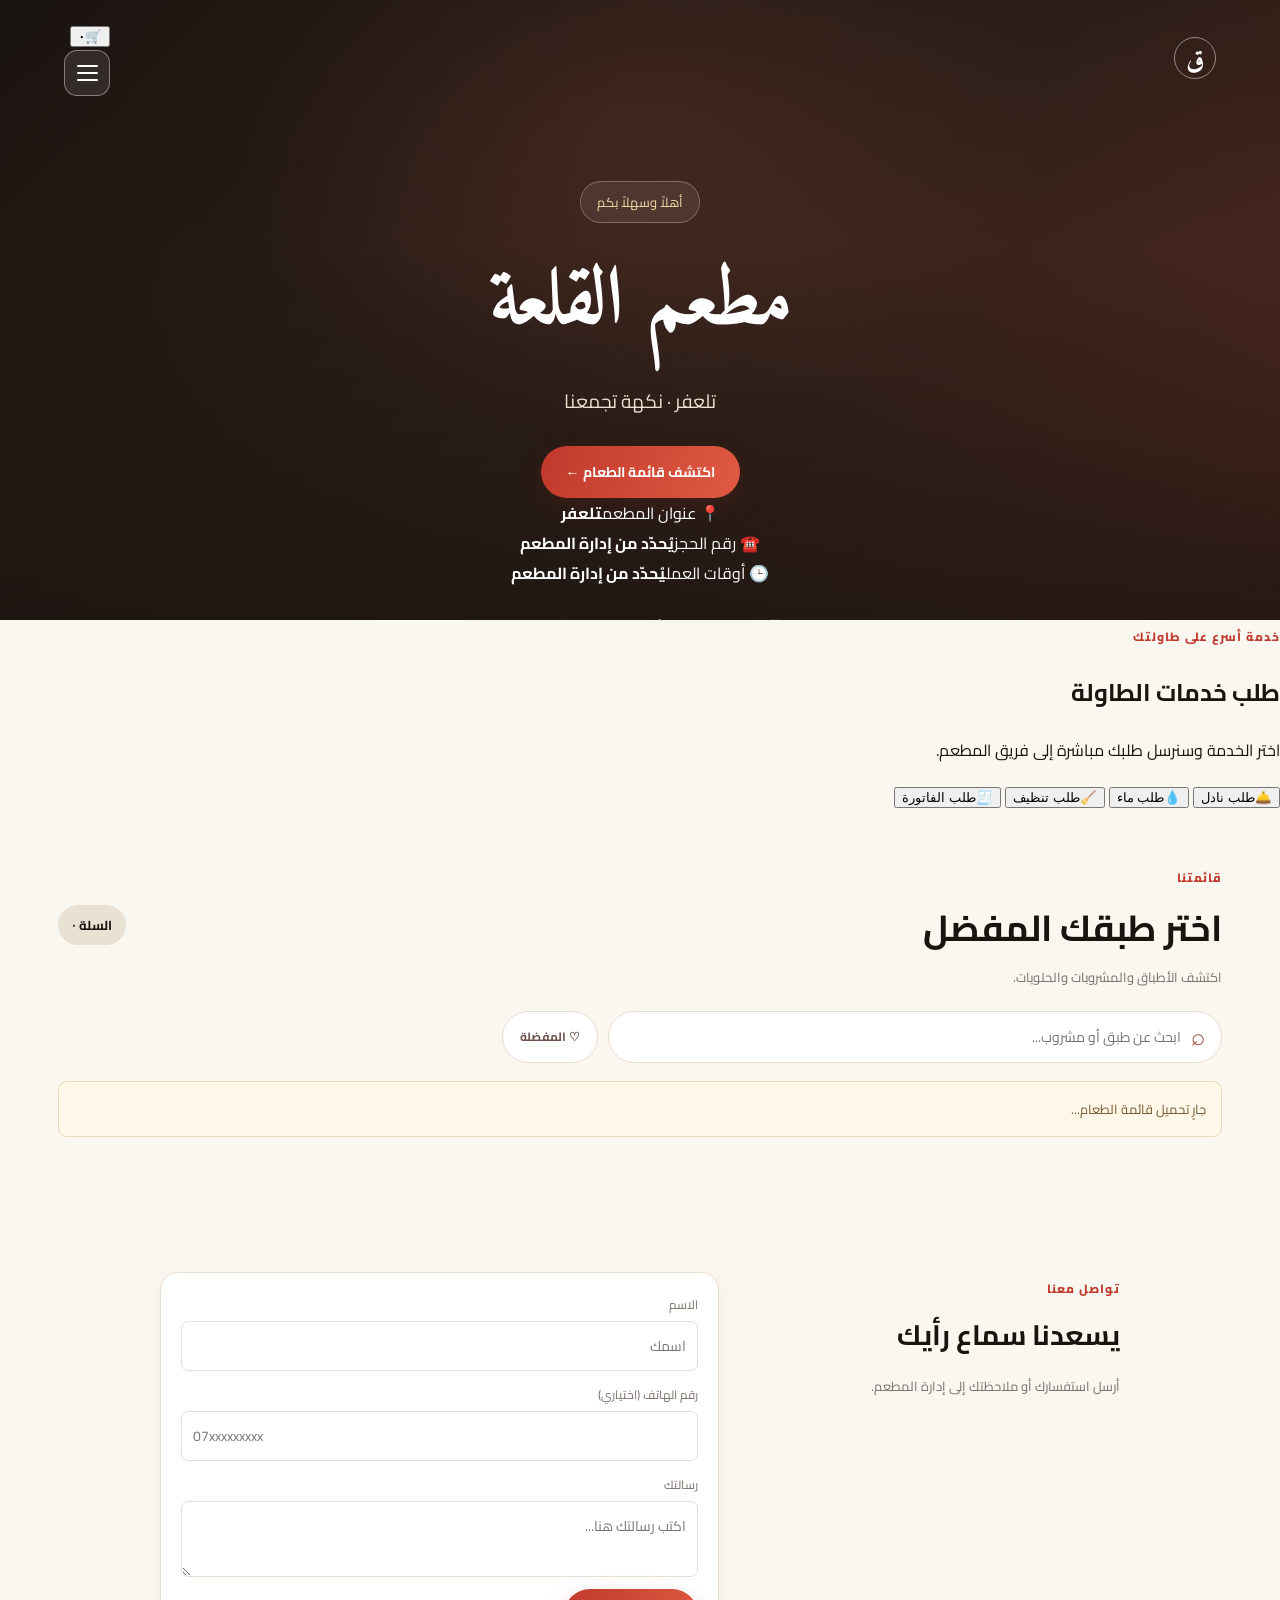
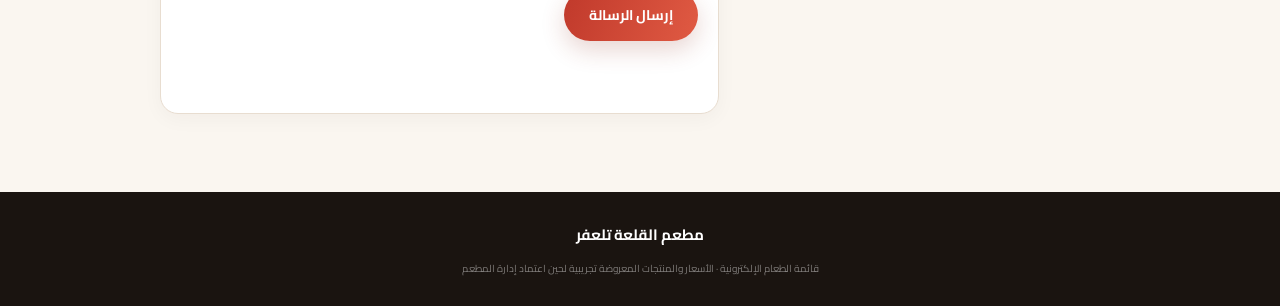
==== commit fe3c621e: "Redesign restaurant customer layout and cart views" ====
--- a/index.html
+++ b/index.html
@@ -13,25 +13,44 @@
 </head>
 <body>
   <header class="hero">
-    <nav class="topbar">
+    <nav class="topbar" aria-label="التنقل السريع">
       <span class="brand-mark">ق</span>
-      <details class="menu-dropdown">
-        <summary class="menu-toggle" aria-label="فتح القائمة" title="القائمة">
-          <span></span><span></span><span></span>
-        </summary>
-        <div class="menu-dropdown-panel">
-          <a href="./admin.html" aria-label="فتح لوحة تحكم المطعم">لوحة التحكم</a>
-        </div>
-      </details>
+      <div class="header-actions">
+        <button id="header-cart-open" class="header-cart-btn" type="button" aria-label="فتح السلة">
+          <span aria-hidden="true">🛒</span><b id="header-cart-count">٠</b>
+        </button>
+        <details class="menu-dropdown">
+          <summary class="menu-toggle" aria-label="فتح القائمة" title="القائمة">
+            <span></span><span></span><span></span>
+          </summary>
+          <div class="menu-dropdown-panel">
+            <a href="./admin.html" aria-label="فتح لوحة تحكم المطعم">لوحة التحكم</a>
+          </div>
+        </details>
+      </div>
     </nav>
     <div class="hero-copy">
       <span class="hero-kicker" id="welcome-text">أهلاً وسهلاً بكم</span>
       <h1>مطعم القلعة</h1>
       <p id="restaurant-description">تلعفر · نكهة تجمعنا</p>
       <a href="#menu" class="primary-btn">اكتشف قائمة الطعام <span aria-hidden="true">←</span></a>
-      <div class="hero-points"><span>🍽️ أطباق متنوعة</span><span>🥘 نكهات عراقية</span><span>✨ تجربة سهلة</span></div>
+      <div class="restaurant-info-strip" aria-label="معلومات المطعم">
+        <div><span>📍 عنوان المطعم</span><strong id="restaurant-address">تلعفر</strong></div>
+        <div><span>☎️ رقم الحجز</span><strong id="reservation-phone">يُحدّد من إدارة المطعم</strong></div>
+        <div><span>🕒 أوقات العمل</span><strong id="working-hours">يُحدّد من إدارة المطعم</strong></div>
+      </div>
+      <div class="hero-points"><span>🥘 نكهات عراقية</span><span>🍽️ أطباق متنوعة</span><span>✨ تجربة سهلة</span></div>
     </div>
   </header>
+  <section class="table-services" aria-labelledby="services-title">
+    <div class="services-heading"><span class="eyebrow dark">خدمة أسرع على طاولتك</span><h2 id="services-title">طلب خدمات الطاولة</h2><p>اختر الخدمة وسنرسل طلبك مباشرة إلى فريق المطعم.</p></div>
+    <div class="service-actions">
+      <button type="button" data-service="captain"><span>🛎️</span>طلب نادل</button>
+      <button type="button" data-service="water"><span>💧</span>طلب ماء</button>
+      <button type="button" data-service="cleaning"><span>🧹</span>طلب تنظيف</button>
+      <button type="button" data-service="bill"><span>🧾</span>طلب الفاتورة</button>
+    </div>
+  </section>
   <main id="menu" class="page-wrap">
     <section class="intro-row">
       <div><span class="eyebrow dark">قائمتنا</span><h2>اختر طبقك المفضل</h2><p>اكتشف الأطباق والمشروبات والحلويات.</p></div>
@@ -44,13 +63,13 @@
     <div id="notice" class="notice">جارٍ تحميل قائمة الطعام...</div>
     <div id="category-list" class="category-list" aria-label="أقسام الطعام"></div>
     <section id="product-grid" class="product-grid"></section>
-    <section class="cart-panel" id="cart-panel">
-      <div class="cart-panel-copy"><h3>سلة طلبك</h3><p id="cart-summary">لم تضف أي صنف بعد.</p></div>
-      <button id="checkout-open" class="cart-checkout-btn" type="button">عرض السلة وإكمال الطلب</button>
-      <button id="cart-clear" class="quiet-btn" type="button">إفراغ السلة</button>
+    <section class="cart-panel" id="cart-panel" aria-live="polite">
+      <div class="cart-panel-copy"><strong id="cart-summary">لم تضف أي صنف بعد.</strong><small id="cart-preview">سلتك فارغة</small></div>
+      <button id="checkout-open" class="cart-checkout-btn" type="button">تفاصيل السلة</button>
     </section>
-    <section id="checkout-panel" class="checkout-panel hidden">
-      <div class="checkout-head"><div><span class="eyebrow dark">إتمام الطلب</span><h2>راجع طلبك</h2></div><button id="checkout-close" class="danger-btn" type="button">إغلاق</button></div>
+    <div id="cart-view" class="cart-view hidden">
+    <section id="checkout-panel" class="checkout-panel">
+      <div class="checkout-head"><div><span class="eyebrow dark">إتمام الطلب</span><h2>تفاصيل سلة المشتريات</h2></div><div class="checkout-head-actions"><button id="cart-clear" class="outline-btn" type="button">حذف كل الطلبات</button><button id="checkout-close" class="danger-btn" type="button">إغلاق</button></div></div>
       <div id="cart-items" class="cart-items"></div>
       <div class="checkout-total">المجموع: <strong id="checkout-total">٠ د.ع</strong></div>
       <form id="checkout-form">
@@ -75,6 +94,7 @@
         <p id="ordering-disabled-note" class="small-note">استقبال الطلبات غير مفعّل حالياً. القائمة والأسعار تجريبية.</p>
       </form>
     </section>
+    </div>
   </main>
     <section id="contact" class="contact-section">
       <div class="contact-copy"><span class="eyebrow dark">تواصل معنا</span><h2>يسعدنا سماع رأيك</h2><p>أرسل استفسارك أو ملاحظتك إلى إدارة المطعم.</p></div>
@@ -86,6 +106,15 @@
         <p id="contact-status" class="status-msg" role="status"></p>
       </form>
     </section>
+  <div id="service-view" class="service-view hidden" role="dialog" aria-modal="true" aria-labelledby="service-modal-title">
+    <form id="service-form" class="service-modal-card">
+      <div class="checkout-head"><div><span class="eyebrow dark">خدمات الطاولة</span><h2 id="service-modal-title">إرسال طلب خدمة</h2></div><button id="service-close" class="danger-btn" type="button">إغلاق</button></div>
+      <p id="service-selected-label">اختر رقم الطاولة لإرسال طلبك.</p>
+      <label class="field">رقم الطاولة<select id="service-table-id" required><option value="">اختر الطاولة</option></select></label>
+      <p id="service-message" class="status-msg" role="status"></p>
+      <button class="solid-btn checkout-submit" type="submit">إرسال طلب الخدمة</button>
+    </form>
+  </div>
   <footer><strong>مطعم القلعة تلعفر</strong><span id="footer-phone"></span><small>قائمة الطعام الإلكترونية · الأسعار والمنتجات المعروضة تجريبية لحين اعتماد إدارة المطعم</small></footer>
   <script type="module" src="app.js"></script>
 </body>
--- a/styles.css
+++ b/styles.css
@@ -210,12 +210,13 @@
 
 
 /* Customer header hamburger menu */
-.menu-dropdown{position:relative;z-index:9999}
+.topbar{position:relative;z-index:20;overflow:visible}
+.menu-dropdown{position:relative;z-index:30}
 .menu-toggle{width:46px;height:46px;display:flex;flex-direction:column;align-items:center;justify-content:center;gap:5px;border:1px solid #ffffff66;border-radius:13px;background:#ffffff18;cursor:pointer;list-style:none;position:relative;z-index:10000}
 .menu-toggle::-webkit-details-marker{display:none}
 .menu-toggle::marker{content:""}
 .menu-toggle span{display:block;width:21px;height:2px;border-radius:2px;background:#fff;pointer-events:none}
-.menu-dropdown-panel{position:fixed;top:78px;left:18px;right:auto;z-index:10001;min-width:190px;padding:7px;background:#fff;border:1px solid #eee4d9;border-radius:14px;box-shadow:0 12px 32px #0004;pointer-events:auto}
+.menu-dropdown-panel{position:absolute;top:calc(100% + 10px);left:0;right:auto;z-index:10001;min-width:190px;padding:7px;background:#fff;border:1px solid #eee4d9;border-radius:14px;box-shadow:0 12px 32px #0004;pointer-events:auto}
 .menu-dropdown-panel a{display:flex;align-items:center;gap:10px;width:100%;min-height:46px;padding:11px 14px;border-radius:10px;color:#1a1410;text-decoration:none;font-family:Cairo,sans-serif;font-size:14px;font-weight:800;white-space:nowrap;cursor:pointer;pointer-events:auto;position:relative;z-index:10002}
 .menu-dropdown-panel a:before{content:"";width:7px;height:7px;border-radius:50%;background:#c0392b;flex:0 0 7px}
 .menu-dropdown-panel a:hover,.menu-dropdown-panel a:focus{background:#f8eee9;color:#c0392b;outline:2px solid #c0392b22}
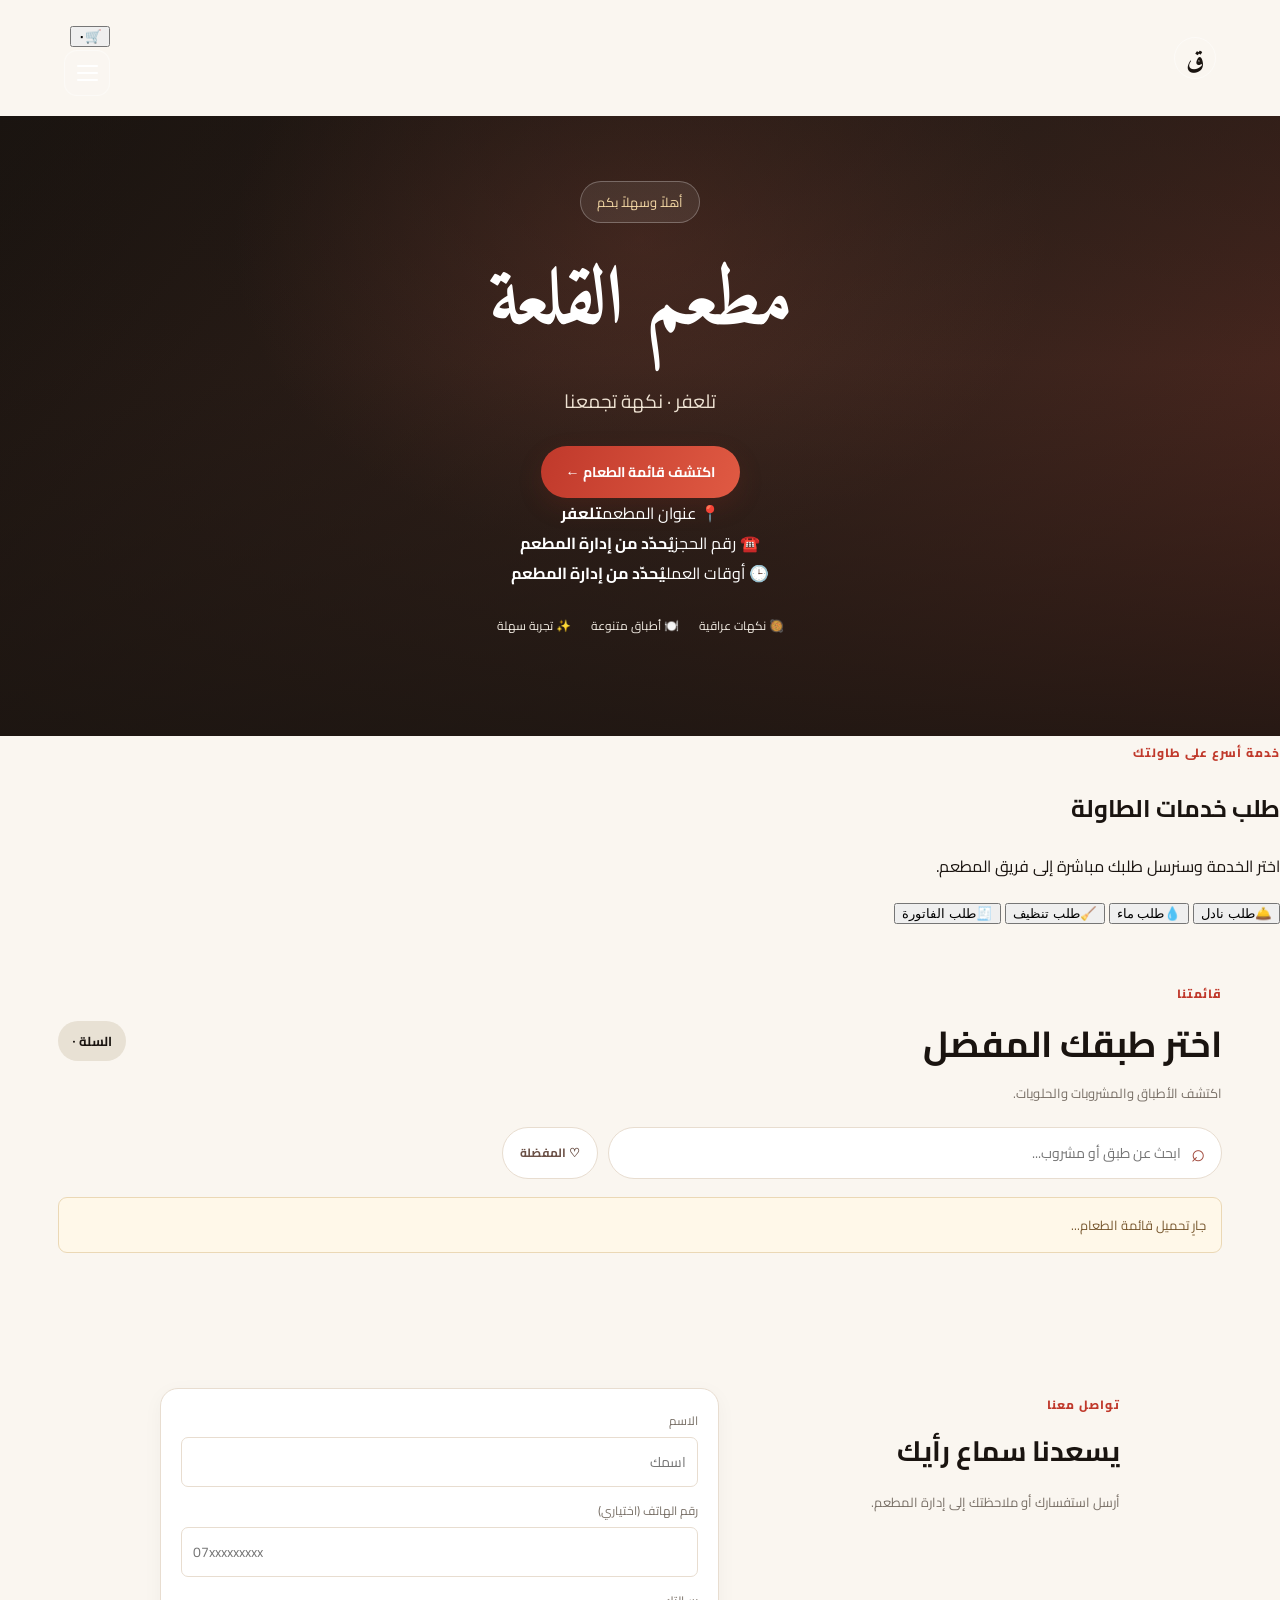
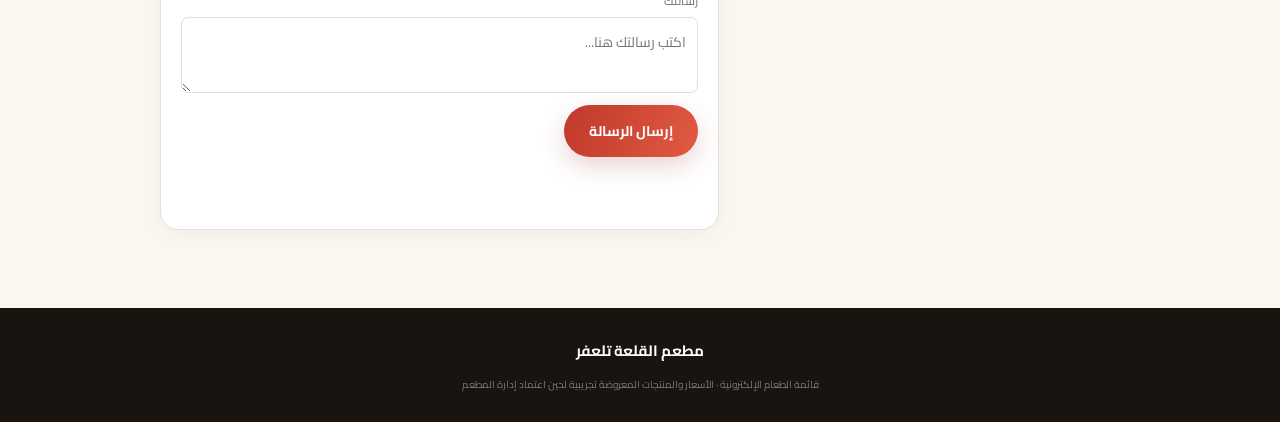
==== commit 6f79dca9: "Keep cart and menu controls fixed outside hero" ====
--- a/index.html
+++ b/index.html
@@ -12,7 +12,6 @@
   <link rel="stylesheet" href="styles.css">
 </head>
 <body>
-  <header class="hero">
     <nav class="topbar" aria-label="التنقل السريع">
       <span class="brand-mark">ق</span>
       <div class="header-actions">
@@ -29,6 +28,7 @@
         </details>
       </div>
     </nav>
+  <header class="hero">
     <div class="hero-copy">
       <span class="hero-kicker" id="welcome-text">أهلاً وسهلاً بكم</span>
       <h1>مطعم القلعة</h1>
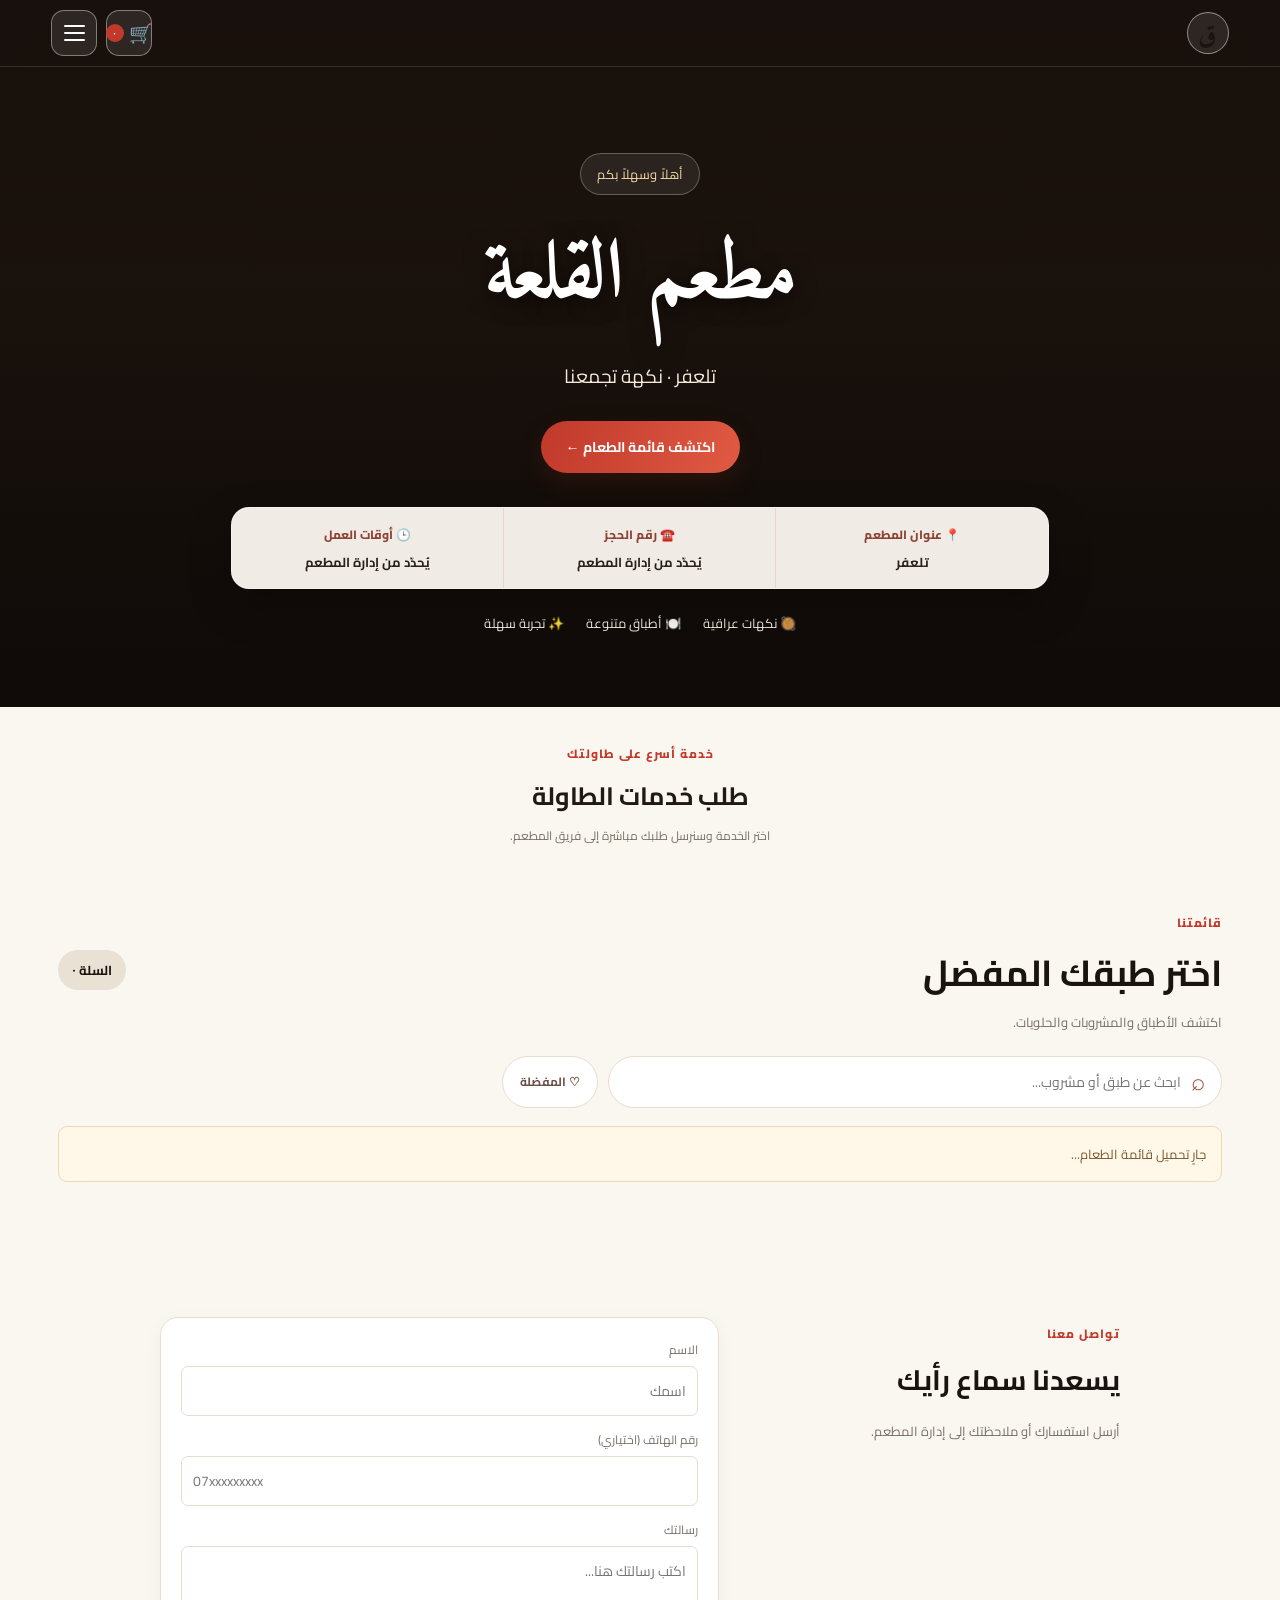
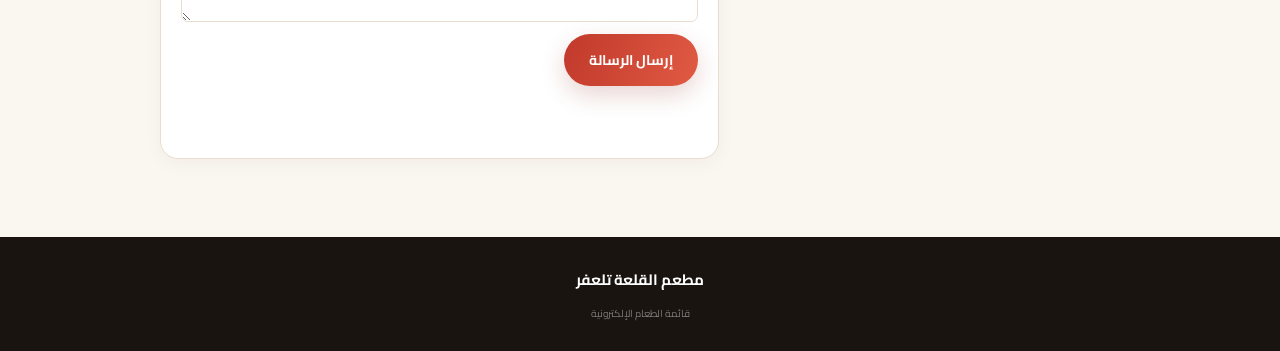
==== commit 16bb0525: "Make restaurant site labels and service buttons data-driven" ====
--- a/index.html
+++ b/index.html
@@ -13,7 +13,7 @@
 </head>
 <body>
     <nav class="topbar" aria-label="التنقل السريع">
-      <span class="brand-mark">ق</span>
+      <span class="brand-mark" id="header-brand-mark">ق</span>
       <div class="header-actions">
         <button id="header-cart-open" class="header-cart-btn" type="button" aria-label="فتح السلة">
           <span aria-hidden="true">🛒</span><b id="header-cart-count">٠</b>
@@ -31,34 +31,29 @@
   <header class="hero">
     <div class="hero-copy">
       <span class="hero-kicker" id="welcome-text">أهلاً وسهلاً بكم</span>
-      <h1>مطعم القلعة</h1>
+      <h1 id="restaurant-name">مطعم القلعة</h1>
       <p id="restaurant-description">تلعفر · نكهة تجمعنا</p>
-      <a href="#menu" class="primary-btn">اكتشف قائمة الطعام <span aria-hidden="true">←</span></a>
+      <a href="#menu" class="primary-btn"><span id="discover-button-text">اكتشف قائمة الطعام</span> <span aria-hidden="true">←</span></a>
       <div class="restaurant-info-strip" aria-label="معلومات المطعم">
-        <div><span>📍 عنوان المطعم</span><strong id="restaurant-address">تلعفر</strong></div>
-        <div><span>☎️ رقم الحجز</span><strong id="reservation-phone">يُحدّد من إدارة المطعم</strong></div>
-        <div><span>🕒 أوقات العمل</span><strong id="working-hours">يُحدّد من إدارة المطعم</strong></div>
+        <div id="address-info"><span id="address-label">📍 عنوان المطعم</span><strong id="restaurant-address">تلعفر</strong></div>
+        <div id="reservation-info"><span id="reservation-label">☎️ رقم الحجز</span><strong id="reservation-phone">يُحدّد من إدارة المطعم</strong></div>
+        <div id="hours-info"><span id="hours-label">🕒 أوقات العمل</span><strong id="working-hours">يُحدّد من إدارة المطعم</strong></div>
       </div>
-      <div class="hero-points"><span>🥘 نكهات عراقية</span><span>🍽️ أطباق متنوعة</span><span>✨ تجربة سهلة</span></div>
+      <div class="hero-points" id="feature-tags"><span>🥘 نكهات عراقية</span><span>🍽️ أطباق متنوعة</span><span>✨ تجربة سهلة</span></div>
     </div>
   </header>
   <section class="table-services" aria-labelledby="services-title">
-    <div class="services-heading"><span class="eyebrow dark">خدمة أسرع على طاولتك</span><h2 id="services-title">طلب خدمات الطاولة</h2><p>اختر الخدمة وسنرسل طلبك مباشرة إلى فريق المطعم.</p></div>
-    <div class="service-actions">
-      <button type="button" data-service="captain"><span>🛎️</span>طلب نادل</button>
-      <button type="button" data-service="water"><span>💧</span>طلب ماء</button>
-      <button type="button" data-service="cleaning"><span>🧹</span>طلب تنظيف</button>
-      <button type="button" data-service="bill"><span>🧾</span>طلب الفاتورة</button>
-    </div>
+    <div class="services-heading"><span class="eyebrow dark" id="services-eyebrow">خدمة أسرع على طاولتك</span><h2 id="services-title">طلب خدمات الطاولة</h2><p id="services-description">اختر الخدمة وسنرسل طلبك مباشرة إلى فريق المطعم.</p></div>
+    <div class="service-actions" id="service-actions"></div>
   </section>
   <main id="menu" class="page-wrap">
     <section class="intro-row">
-      <div><span class="eyebrow dark">قائمتنا</span><h2>اختر طبقك المفضل</h2><p>اكتشف الأطباق والمشروبات والحلويات.</p></div>
+      <div><span class="eyebrow dark" id="menu-eyebrow">قائمتنا</span><h2 id="menu-title">اختر طبقك المفضل</h2><p id="menu-subtitle">اكتشف الأطباق والمشروبات والحلويات.</p></div>
       <div class="cart-count" id="cart-count">السلة ٠</div>
     </section>
     <div class="menu-tools">
-      <label class="search-box"><span aria-hidden="true">⌕</span><input id="menu-search" type="search" placeholder="ابحث عن طبق أو مشروب..." autocomplete="off"></label>
-      <button id="favorites-toggle" class="favorites-toggle" type="button" aria-pressed="false">♡ المفضلة</button>
+      <label class="search-box"><span aria-hidden="true">⌕</span><input id="menu-search" type="search" id="menu-search-input" placeholder="ابحث عن طبق أو مشروب..." autocomplete="off"></label>
+      <button id="favorites-toggle" class="favorites-toggle" type="button" aria-pressed="false"><span id="favorites-button-text">♡ المفضلة</span></button>
     </div>
     <div id="notice" class="notice">جارٍ تحميل قائمة الطعام...</div>
     <div id="category-list" class="category-list" aria-label="أقسام الطعام"></div>
@@ -97,12 +92,12 @@
     </div>
   </main>
     <section id="contact" class="contact-section">
-      <div class="contact-copy"><span class="eyebrow dark">تواصل معنا</span><h2>يسعدنا سماع رأيك</h2><p>أرسل استفسارك أو ملاحظتك إلى إدارة المطعم.</p></div>
+      <div class="contact-copy"><span class="eyebrow dark" id="contact-eyebrow">تواصل معنا</span><h2 id="contact-title">يسعدنا سماع رأيك</h2><p id="contact-description">أرسل استفسارك أو ملاحظتك إلى إدارة المطعم.</p></div>
       <form id="contact-form" class="contact-form">
         <label class="field">الاسم<input id="contact-name" maxlength="100" required placeholder="اسمك"></label>
         <label class="field">رقم الهاتف (اختياري)<input id="contact-phone" maxlength="40" type="tel" placeholder="07xxxxxxxxx"></label>
         <label class="field">رسالتك<textarea id="contact-message" maxlength="2000" required placeholder="اكتب رسالتك هنا..."></textarea></label>
-        <button class="solid-btn" type="submit">إرسال الرسالة</button>
+        <button class="solid-btn" id="contact-submit-text" type="submit">إرسال الرسالة</button>
         <p id="contact-status" class="status-msg" role="status"></p>
       </form>
     </section>
@@ -115,7 +110,7 @@
       <button class="solid-btn checkout-submit" type="submit">إرسال طلب الخدمة</button>
     </form>
   </div>
-  <footer><strong>مطعم القلعة تلعفر</strong><span id="footer-phone"></span><small>قائمة الطعام الإلكترونية · الأسعار والمنتجات المعروضة تجريبية لحين اعتماد إدارة المطعم</small></footer>
+  <footer><strong id="footer-brand">مطعم القلعة تلعفر</strong><span id="footer-phone"></span><a id="footer-map" class="footer-map hidden" target="_blank" rel="noopener">موقع المطعم على الخريطة</a><small id="footer-text">قائمة الطعام الإلكترونية</small></footer>
   <script type="module" src="app.js"></script>
 </body>
 </html>
--- a/styles.css
+++ b/styles.css
@@ -221,3 +221,133 @@
 .menu-dropdown-panel a:before{content:"";width:7px;height:7px;border-radius:50%;background:#c0392b;flex:0 0 7px}
 .menu-dropdown-panel a:hover,.menu-dropdown-panel a:focus{background:#f8eee9;color:#c0392b;outline:2px solid #c0392b22}
 .menu-dropdown[open] .menu-dropdown-panel{display:block}
+
+
+/* Refined restaurant cover, fixed actions, info strip and standalone cart */
+.hero{
+ height:auto;min-height:650px;padding:105px 18px 54px;
+ background-color:#241710;
+ background-image:linear-gradient(180deg,rgba(20,14,10,.40),rgba(20,14,10,.52) 38%,rgba(20,14,10,.88)),url("https://images.unsplash.com/photo-1517248135467-4c7edcad34c4?auto=format&fit=crop&w=2000&q=88");
+ background-size:cover;background-position:center 54%;
+}
+.hero:before{background:linear-gradient(180deg,rgba(12,9,7,.30),rgba(12,9,7,.08) 40%,rgba(12,9,7,.65));pointer-events:none}
+.topbar{
+ position:fixed;top:0;left:0;right:0;z-index:1200;
+ display:flex;align-items:center;justify-content:space-between;
+ padding:10px max(4vw,14px);background:rgba(25,18,14,.76);
+ border-bottom:1px solid #ffffff22;backdrop-filter:blur(14px);
+}
+.brand-mark{flex:0 0 42px;background:#ffffff18}
+.header-actions{display:flex;align-items:center;gap:9px}
+.header-cart-btn{
+ width:46px;height:46px;border:1px solid #ffffff66;border-radius:13px;
+ background:#ffffff18;color:#fff;display:flex;align-items:center;justify-content:center;
+ gap:5px;font:700 14px Cairo;cursor:pointer
+}
+.header-cart-btn span{font-size:19px}
+.header-cart-btn b{min-width:18px;height:18px;padding:0 4px;display:grid;place-items:center;border-radius:20px;background:#c0392b;color:#fff;font-size:10px}
+.menu-dropdown{position:relative;z-index:30}
+.menu-toggle{width:46px;height:46px}
+.menu-dropdown-panel{position:absolute;top:calc(100% + 10px);left:0;right:auto}
+.hero-copy{padding:48px 16px 18px;max-width:850px}
+.hero h1{font-size:clamp(48px,9vw,84px);text-shadow:0 4px 22px #0008}
+.hero-copy>p{color:#f5e9dc}
+.restaurant-info-strip{
+ display:grid;grid-template-columns:repeat(3,minmax(0,1fr));gap:0;
+ margin:34px auto 0;max-width:850px;overflow:hidden;
+ border:1px solid #ffffff55;border-radius:18px;
+ background:rgba(255,250,244,.94);color:#2b211b;
+ box-shadow:0 16px 42px #0004;backdrop-filter:blur(10px)
+}
+.restaurant-info-strip>div{min-width:0;padding:15px 12px;display:flex;flex-direction:column;align-items:center;justify-content:center;gap:6px;text-align:center}
+.restaurant-info-strip>div+div{border-right:1px solid #e5d8cb}
+.restaurant-info-strip span{font-size:12px;color:#8d4435;font-weight:800}
+.restaurant-info-strip strong{font-size:13px;line-height:1.6;overflow-wrap:anywhere}
+.hero-points{margin:22px auto 0;gap:9px 22px;font-size:13px}
+.table-services{max-width:1120px;margin:30px auto 8px;padding:0 18px}
+.services-heading{text-align:center;margin-bottom:16px}
+.services-heading h2{font-size:25px;margin:5px 0;color:#211914}
+.services-heading p{font-size:12px;color:#786f66;margin:0}
+.service-actions{display:grid;grid-template-columns:repeat(4,minmax(0,1fr));gap:11px}
+.service-actions button{
+ min-height:82px;display:flex;flex-direction:column;align-items:center;justify-content:center;gap:7px;
+ border:1px solid #eadfd4;border-radius:15px;background:#fff;color:#49372f;
+ font:800 13px Cairo;box-shadow:0 5px 18px #3b21100a;cursor:pointer
+}
+.service-actions button span{font-size:23px}
+.service-actions button:active{transform:scale(.98);background:#fff1ed}
+.page-wrap{padding-top:35px}
+.cart-panel{display:none!important}
+.cart-panel.cart-panel-visible{
+ display:grid!important;grid-template-columns:minmax(0,1fr) auto;align-items:center;gap:10px;
+ position:fixed;bottom:12px;left:12px;right:12px;z-index:1100;
+ max-width:720px;margin:0 auto;padding:10px 13px;border:1px solid #ffffff22;
+ border-radius:14px;background:rgba(29,22,18,.96);box-shadow:0 10px 34px #0004;
+}
+.cart-panel-copy{display:grid;gap:3px;min-width:0}
+.cart-panel-copy strong{font-size:12px;color:#fff}
+.cart-panel-copy small{font-size:10px;color:#e7cfc0;white-space:nowrap;overflow:hidden;text-overflow:ellipsis}
+.cart-checkout-btn{white-space:nowrap;font-size:12px;padding:9px 14px}
+.cart-view{
+ position:fixed;inset:0;z-index:1500;overflow-y:auto;padding:24px 12px;
+ background:rgba(20,14,10,.78);backdrop-filter:blur(5px)
+}
+.checkout-panel{
+ width:min(100%,850px);margin:18px auto 40px;padding:22px;
+ border:1px solid #e8ddd0;border-radius:18px;background:#fff;
+ box-shadow:0 18px 60px #0005
+}
+.checkout-head-actions{display:flex;align-items:center;gap:8px;flex-wrap:wrap}
+.modal-open{overflow:hidden}
+.service-view{
+ position:fixed;inset:0;z-index:1600;display:grid;place-items:center;
+ padding:16px;background:rgba(20,14,10,.78);backdrop-filter:blur(5px)
+}
+.service-modal-card{
+ width:min(100%,440px);padding:22px;border-radius:18px;background:#fff;
+ border:1px solid #e8ddd0;box-shadow:0 18px 60px #0005
+}
+.service-modal-card>p{font-size:12px;color:#786f66;line-height:1.8}
+.service-modal-card .field{margin:15px 0}
+.service-modal-card select{margin-top:5px}
+@media(max-width:650px){
+ .hero{min-height:610px;padding:92px 12px 38px;background-position:center}
+ .hero-copy{padding:45px 5px 12px}
+ .restaurant-info-strip{margin-top:26px;border-radius:14px}
+ .restaurant-info-strip>div{padding:11px 5px;gap:5px}
+ .restaurant-info-strip span{font-size:10px}
+ .restaurant-info-strip strong{font-size:10px}
+ .hero-points{font-size:11px;gap:7px 12px}
+ .service-actions{grid-template-columns:repeat(2,minmax(0,1fr));gap:8px}
+ .service-actions button{min-height:72px;font-size:12px}
+ .table-services{margin-top:23px;padding:0 12px}
+ .services-heading h2{font-size:22px}
+ .cart-panel.cart-panel-visible{bottom:8px;left:8px;right:8px;padding:9px 10px;grid-template-columns:minmax(0,1fr) auto}
+ .cart-panel-copy strong{font-size:11px}
+ .cart-panel-copy small{max-width:210px;font-size:9px}
+ .cart-checkout-btn{font-size:10px;padding:9px 11px}
+ .cart-view{padding:10px 8px}
+ .checkout-panel{padding:14px;margin:8px auto 24px}
+ .checkout-head{align-items:flex-start}
+ .checkout-head h2{font-size:17px}
+ .checkout-head-actions{justify-content:flex-end}
+ .checkout-head-actions button{font-size:10px;padding:7px 9px}
+ .service-modal-card{padding:16px}
+}
+
+
+.cart-table{width:100%;border-collapse:separate;border-spacing:0;font-size:12px;overflow:hidden;border:1px solid #eee2d7;border-radius:10px}
+.cart-table th{background:#f8f2eb;color:#6d4035;font-size:11px;white-space:nowrap}
+.cart-table th,.cart-table td{padding:12px 9px;border-bottom:1px solid #eee7df;text-align:right;vertical-align:middle}
+.cart-table tbody tr:last-child td{border-bottom:0}
+.cart-table td:first-child{font-weight:800;color:#2b211b}
+.cart-table .quantity-controls{justify-content:flex-start;gap:7px}
+.cart-table .quantity-controls button{width:28px;height:28px;flex:0 0 28px}
+.cart-table .cart-line-total{font-weight:800;color:#9f3026;white-space:nowrap}
+@media(max-width:520px){
+ .cart-table{font-size:10px}
+ .cart-table th,.cart-table td{padding:9px 5px}
+ .cart-table th{font-size:9px}
+ .cart-table .quantity-controls{gap:4px}
+ .cart-table .quantity-controls button{width:24px;height:24px;flex-basis:24px}
+}
